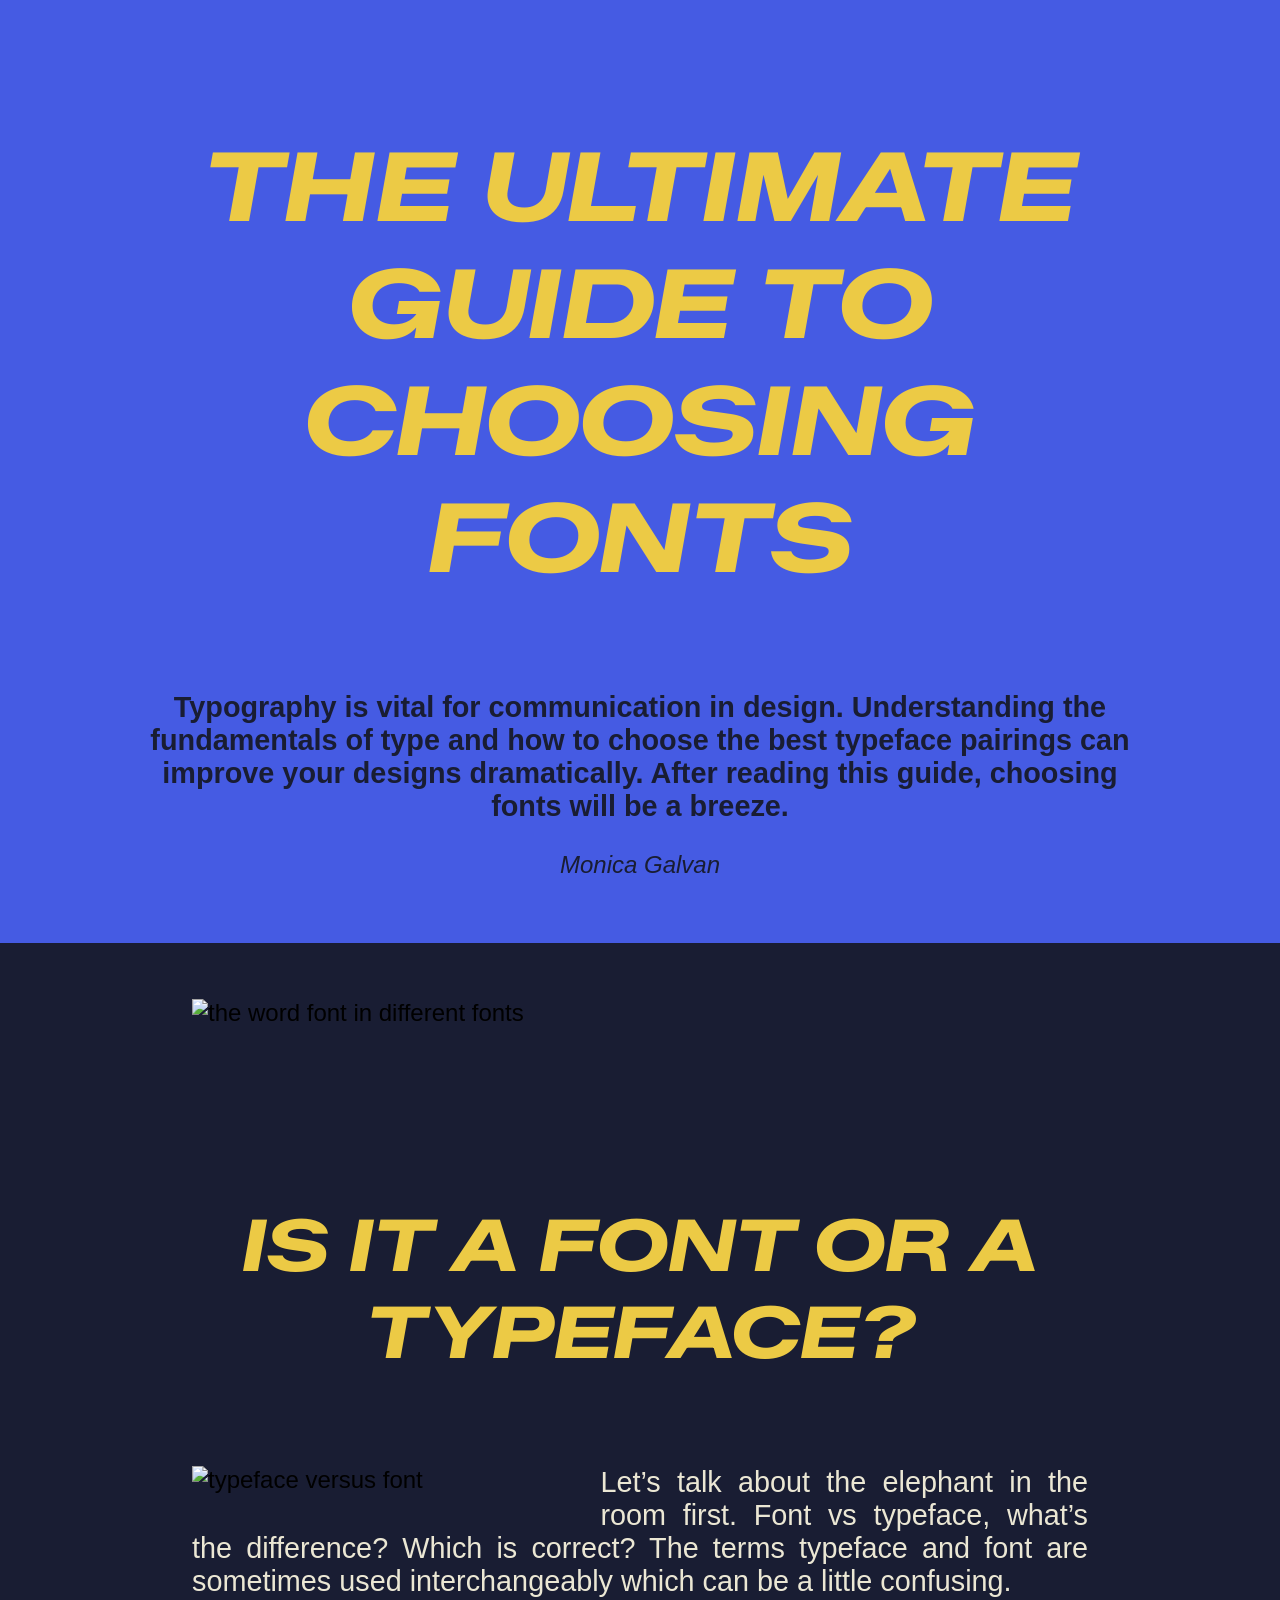
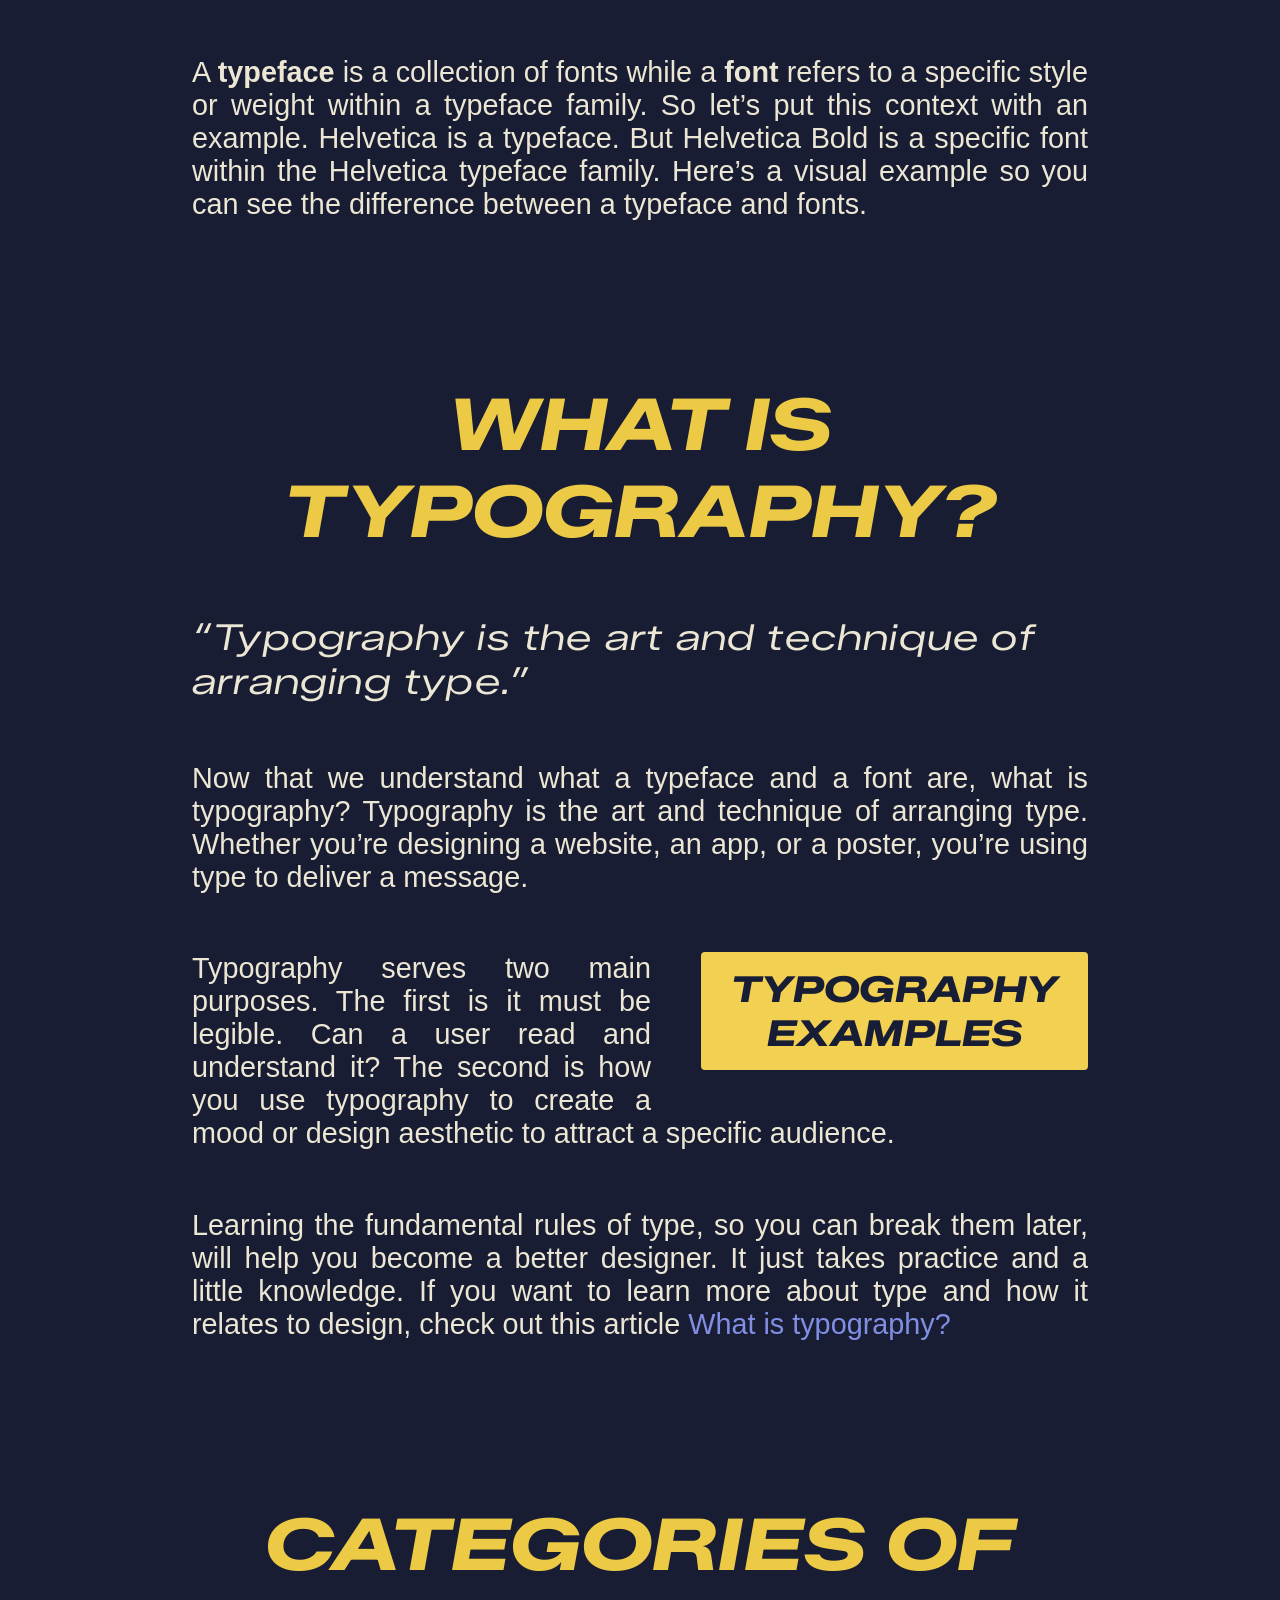
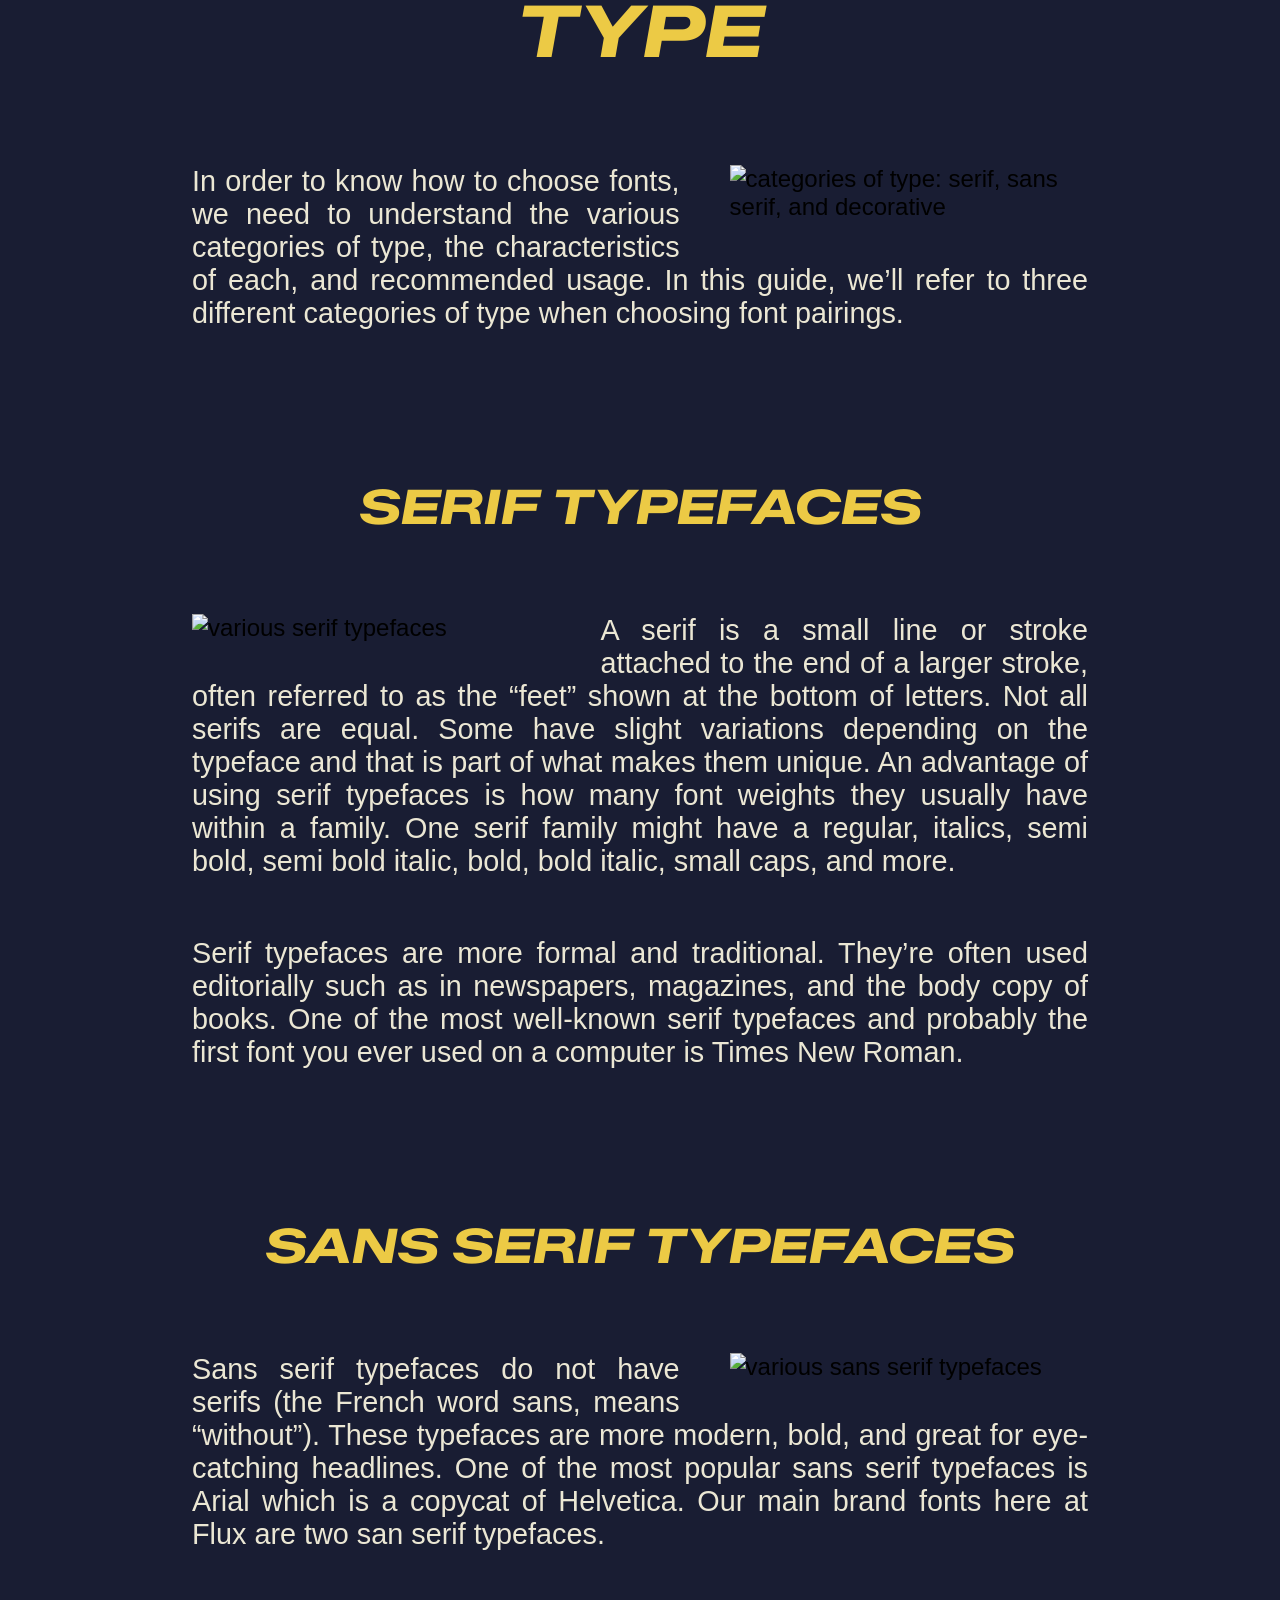
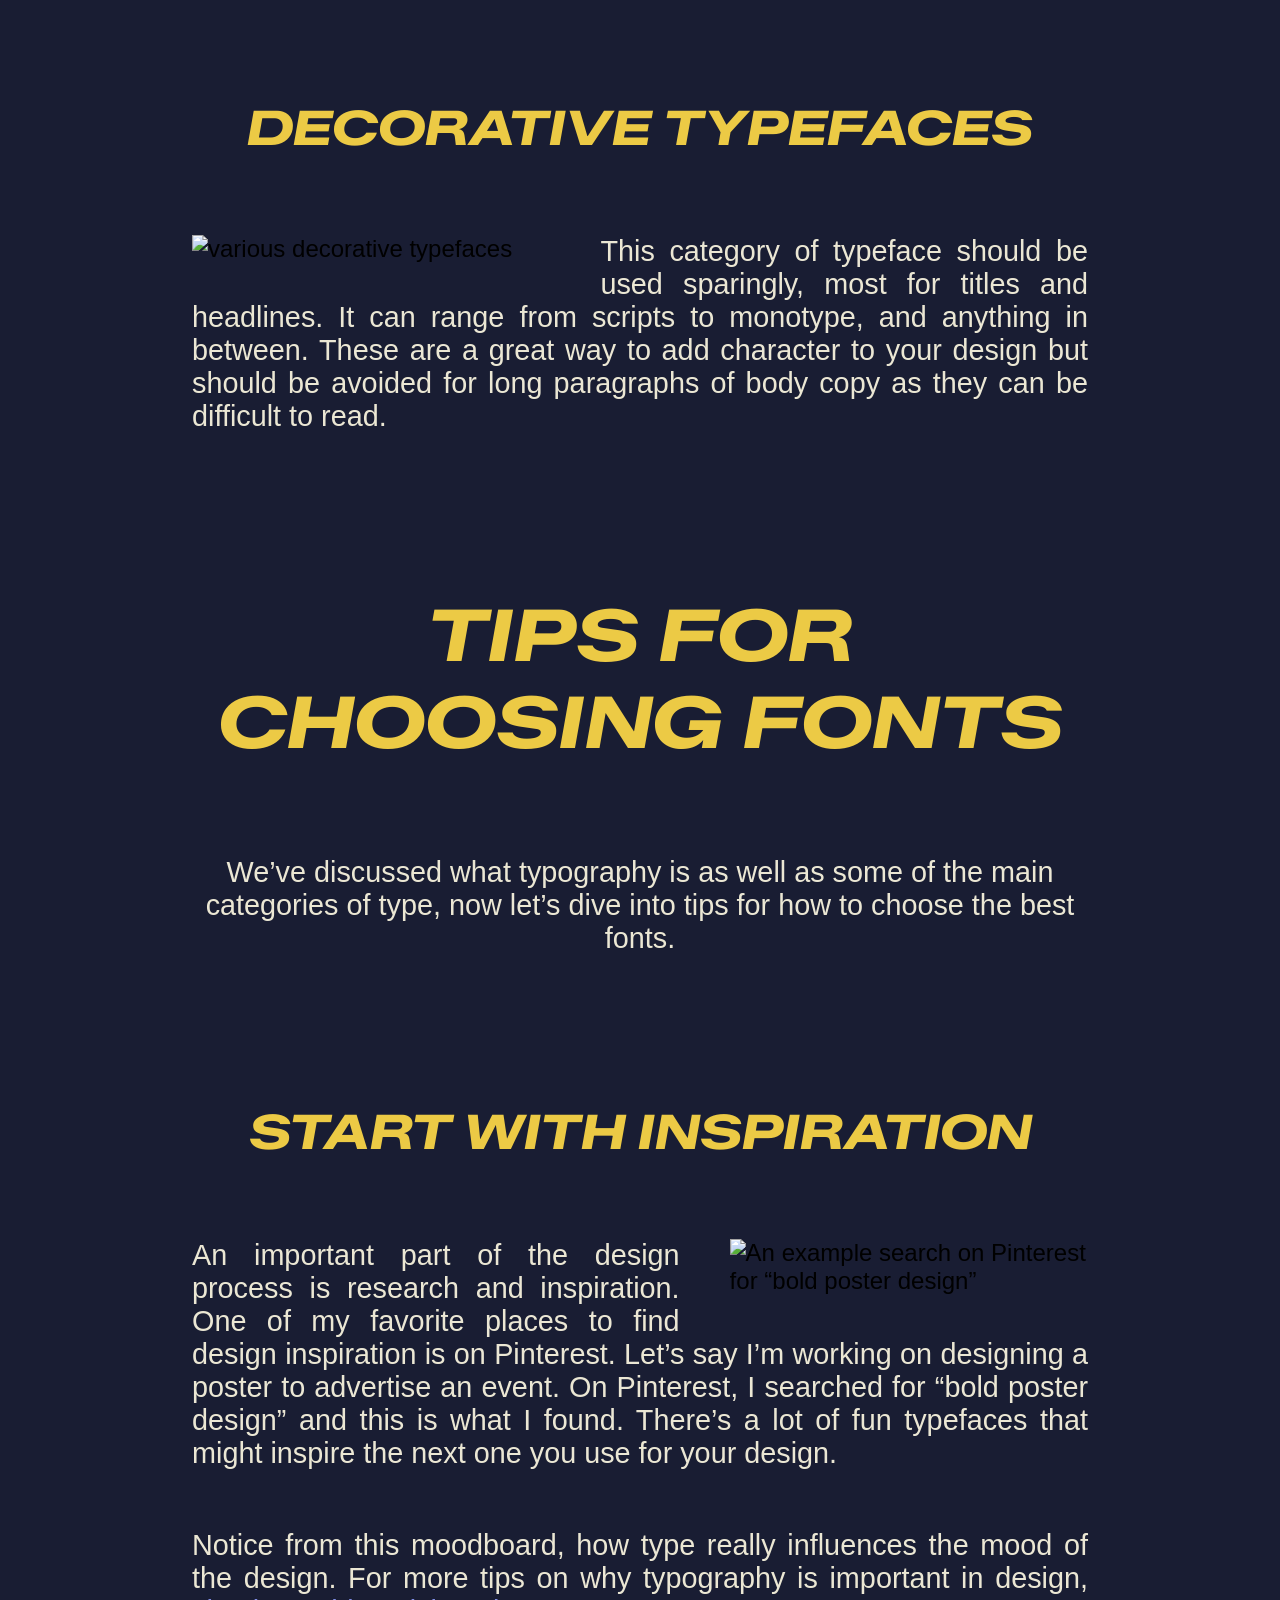
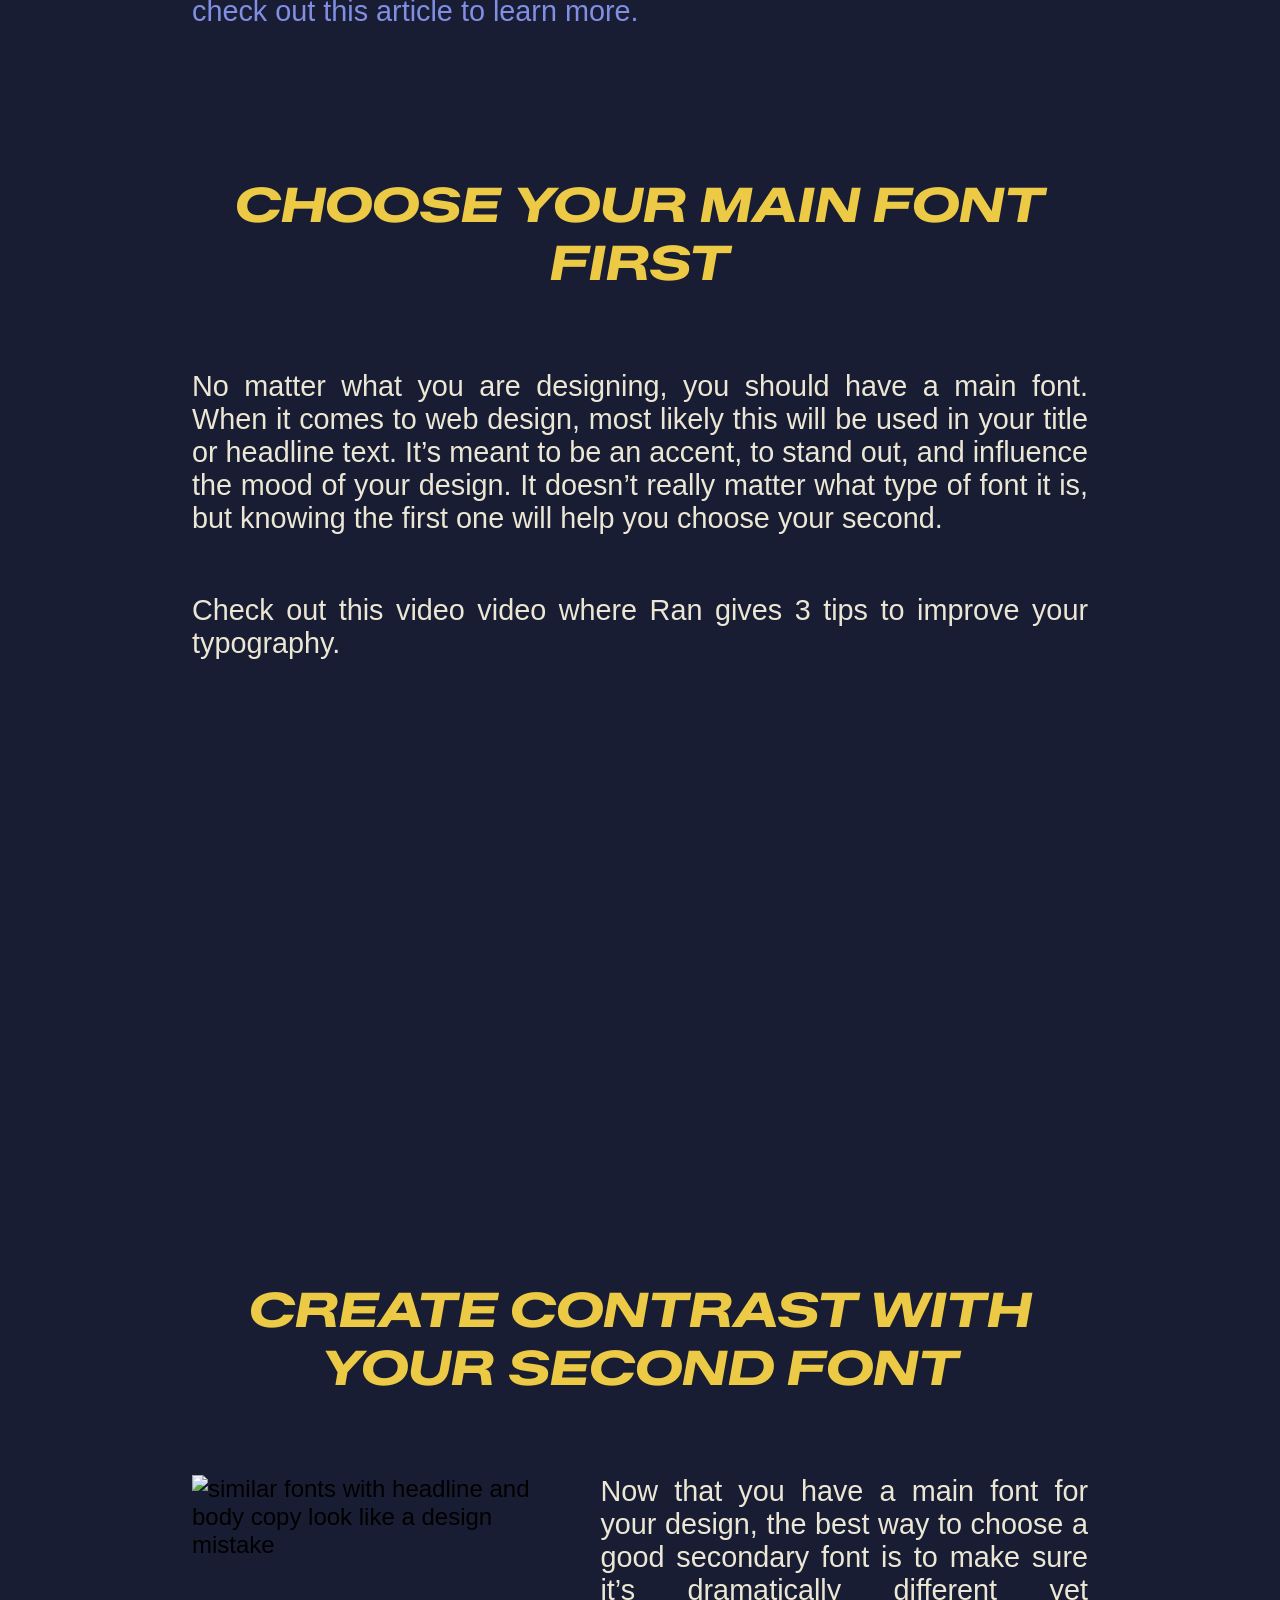
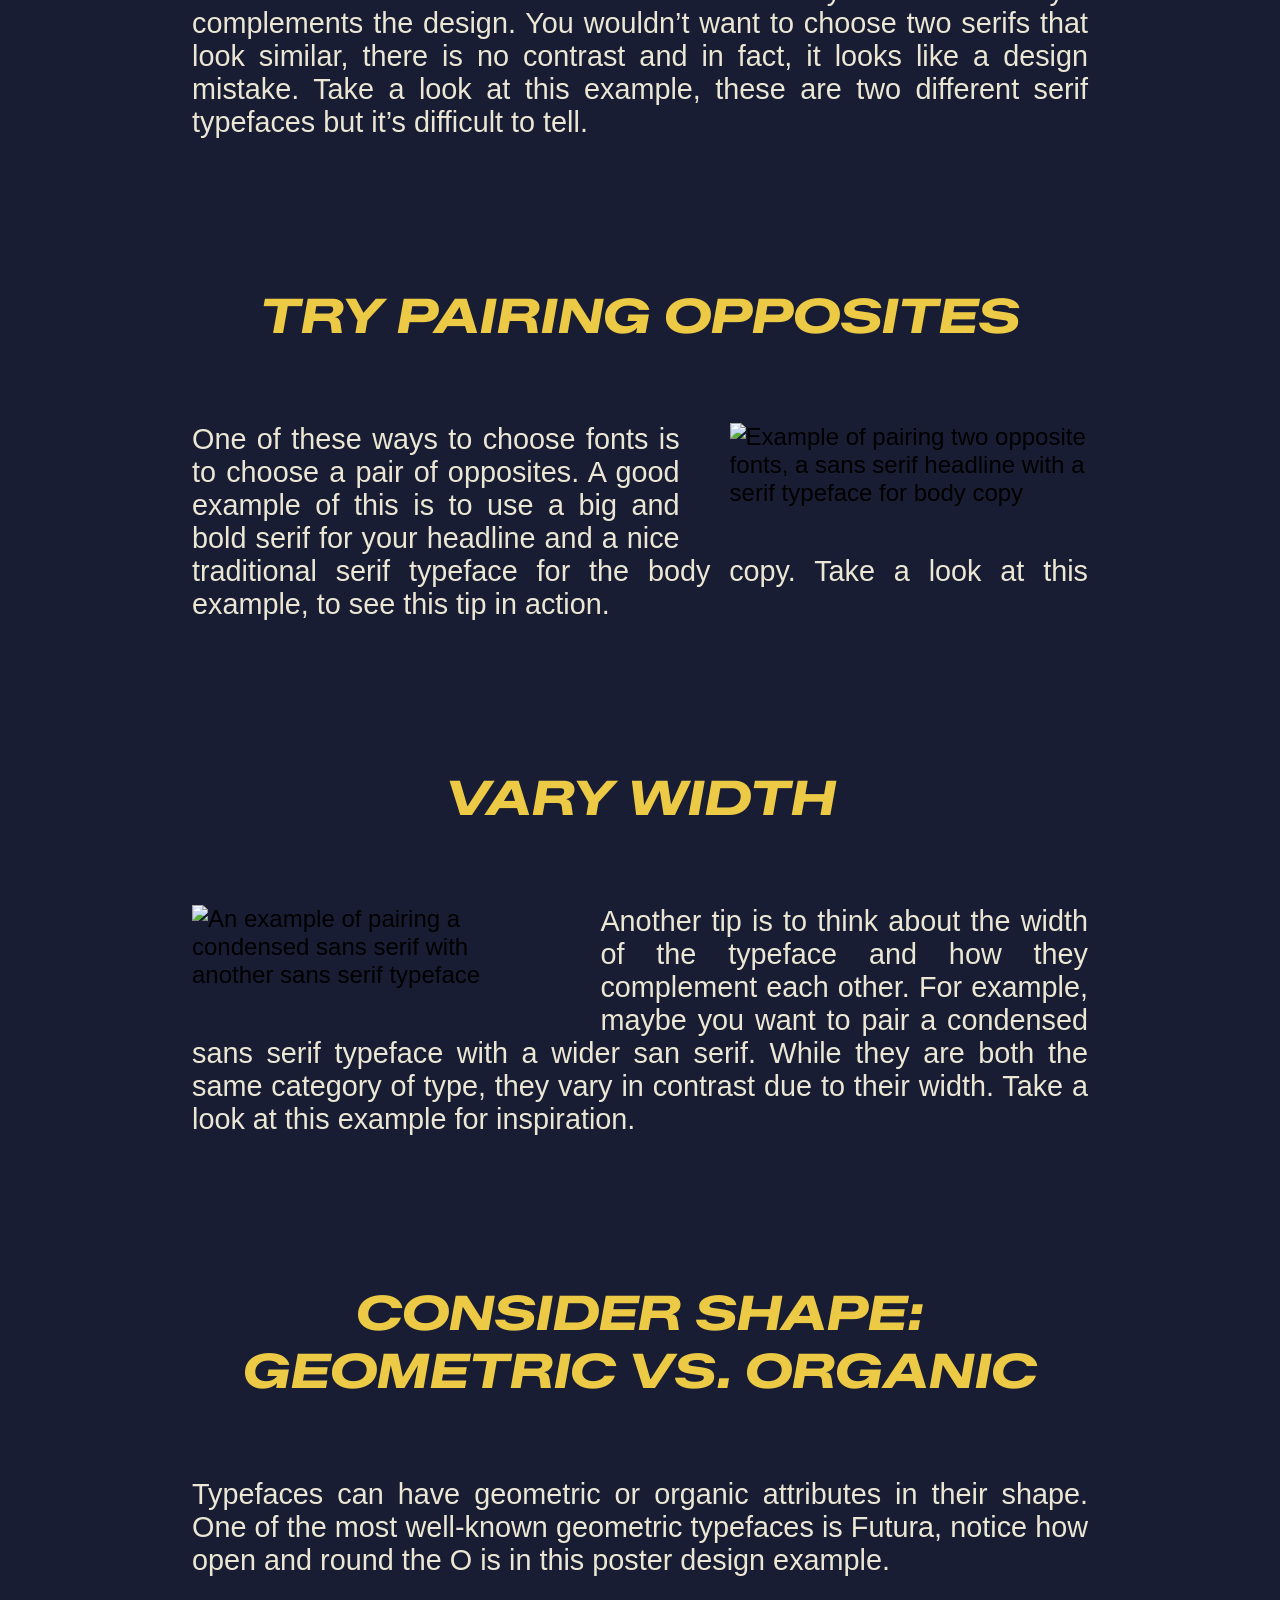
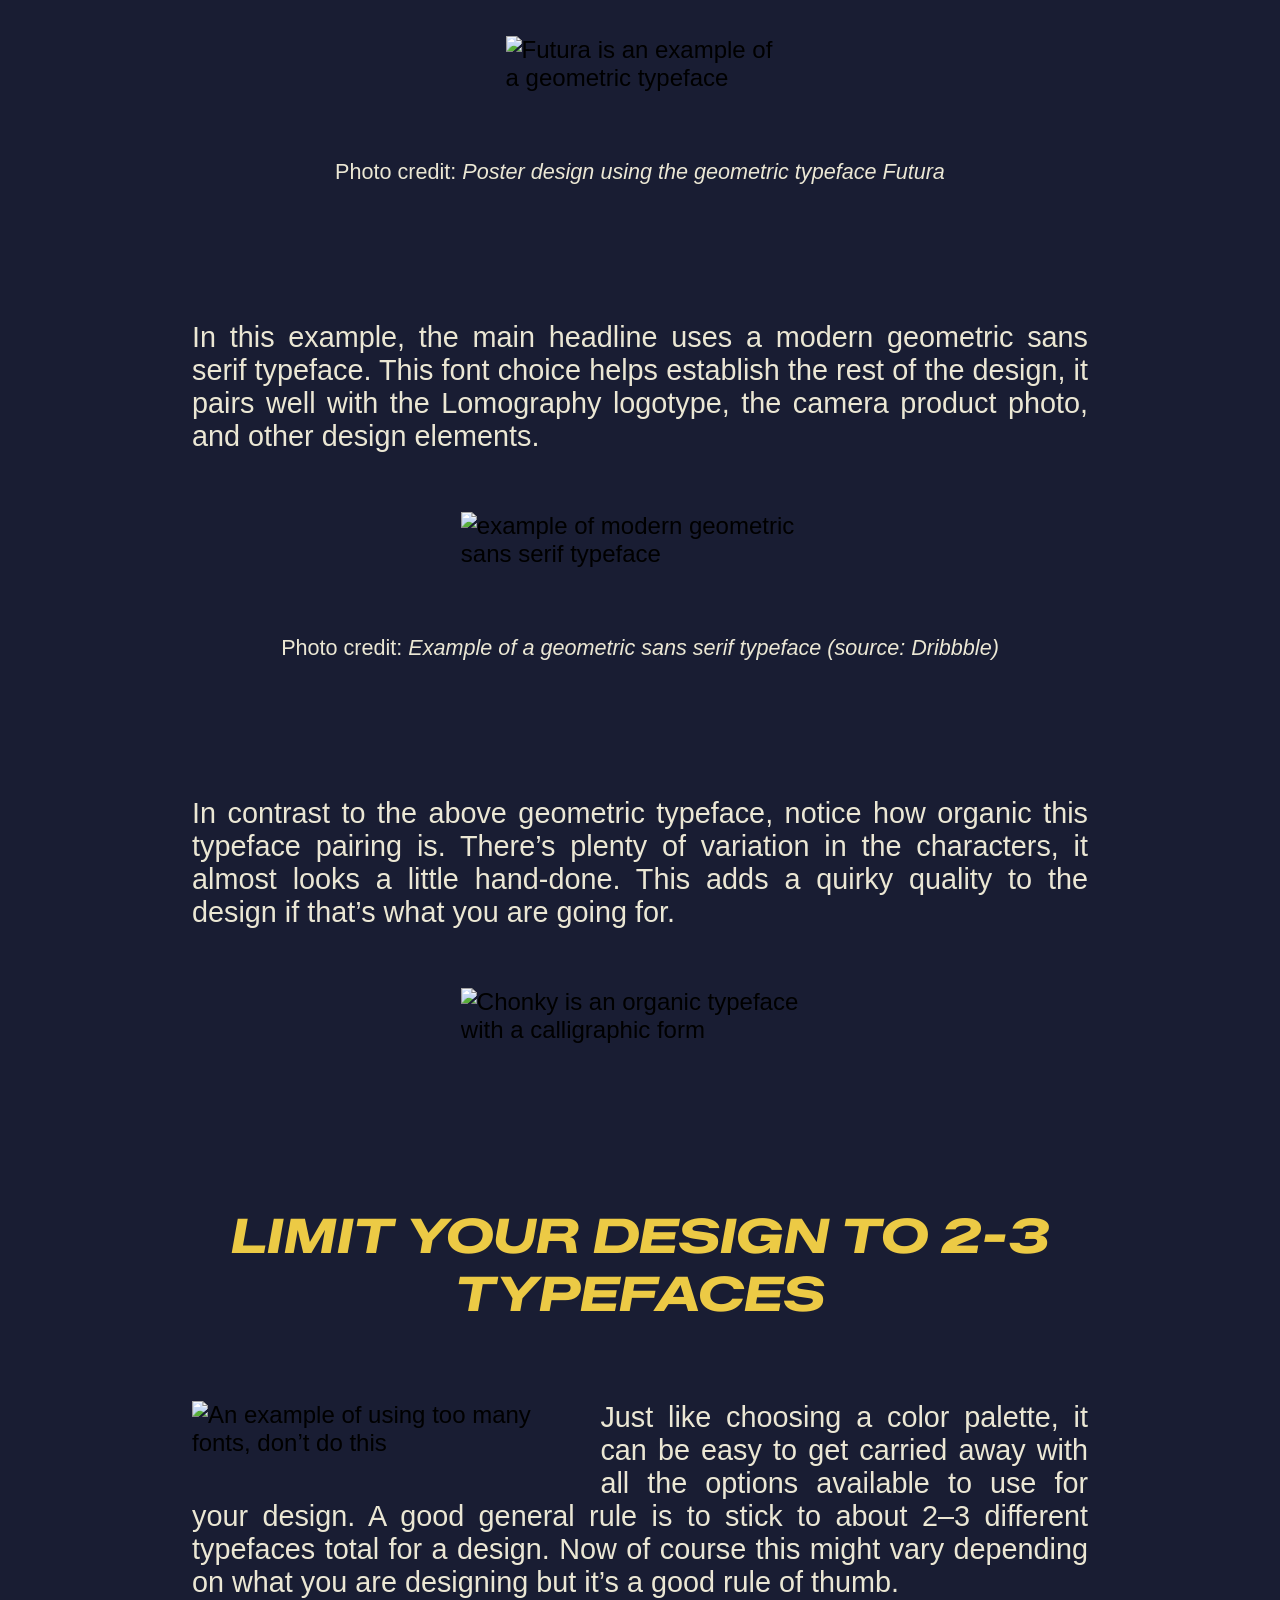
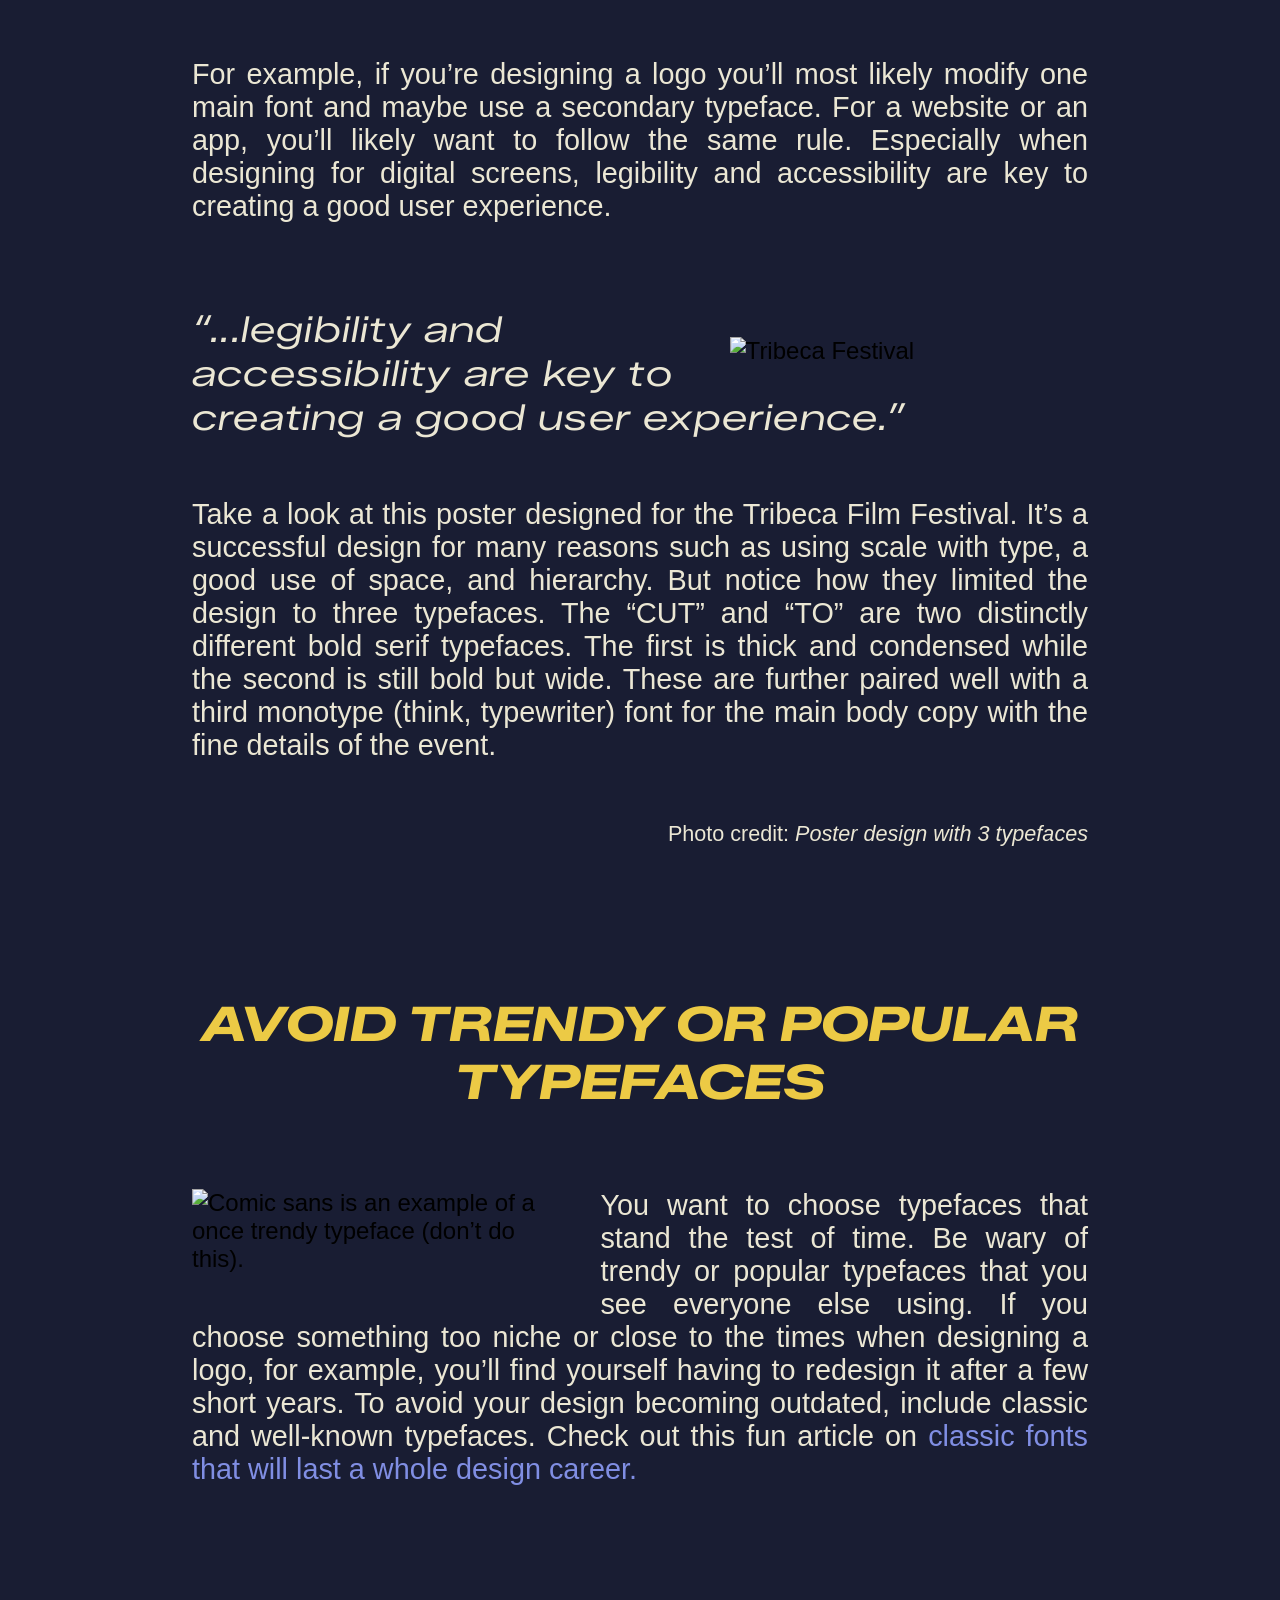
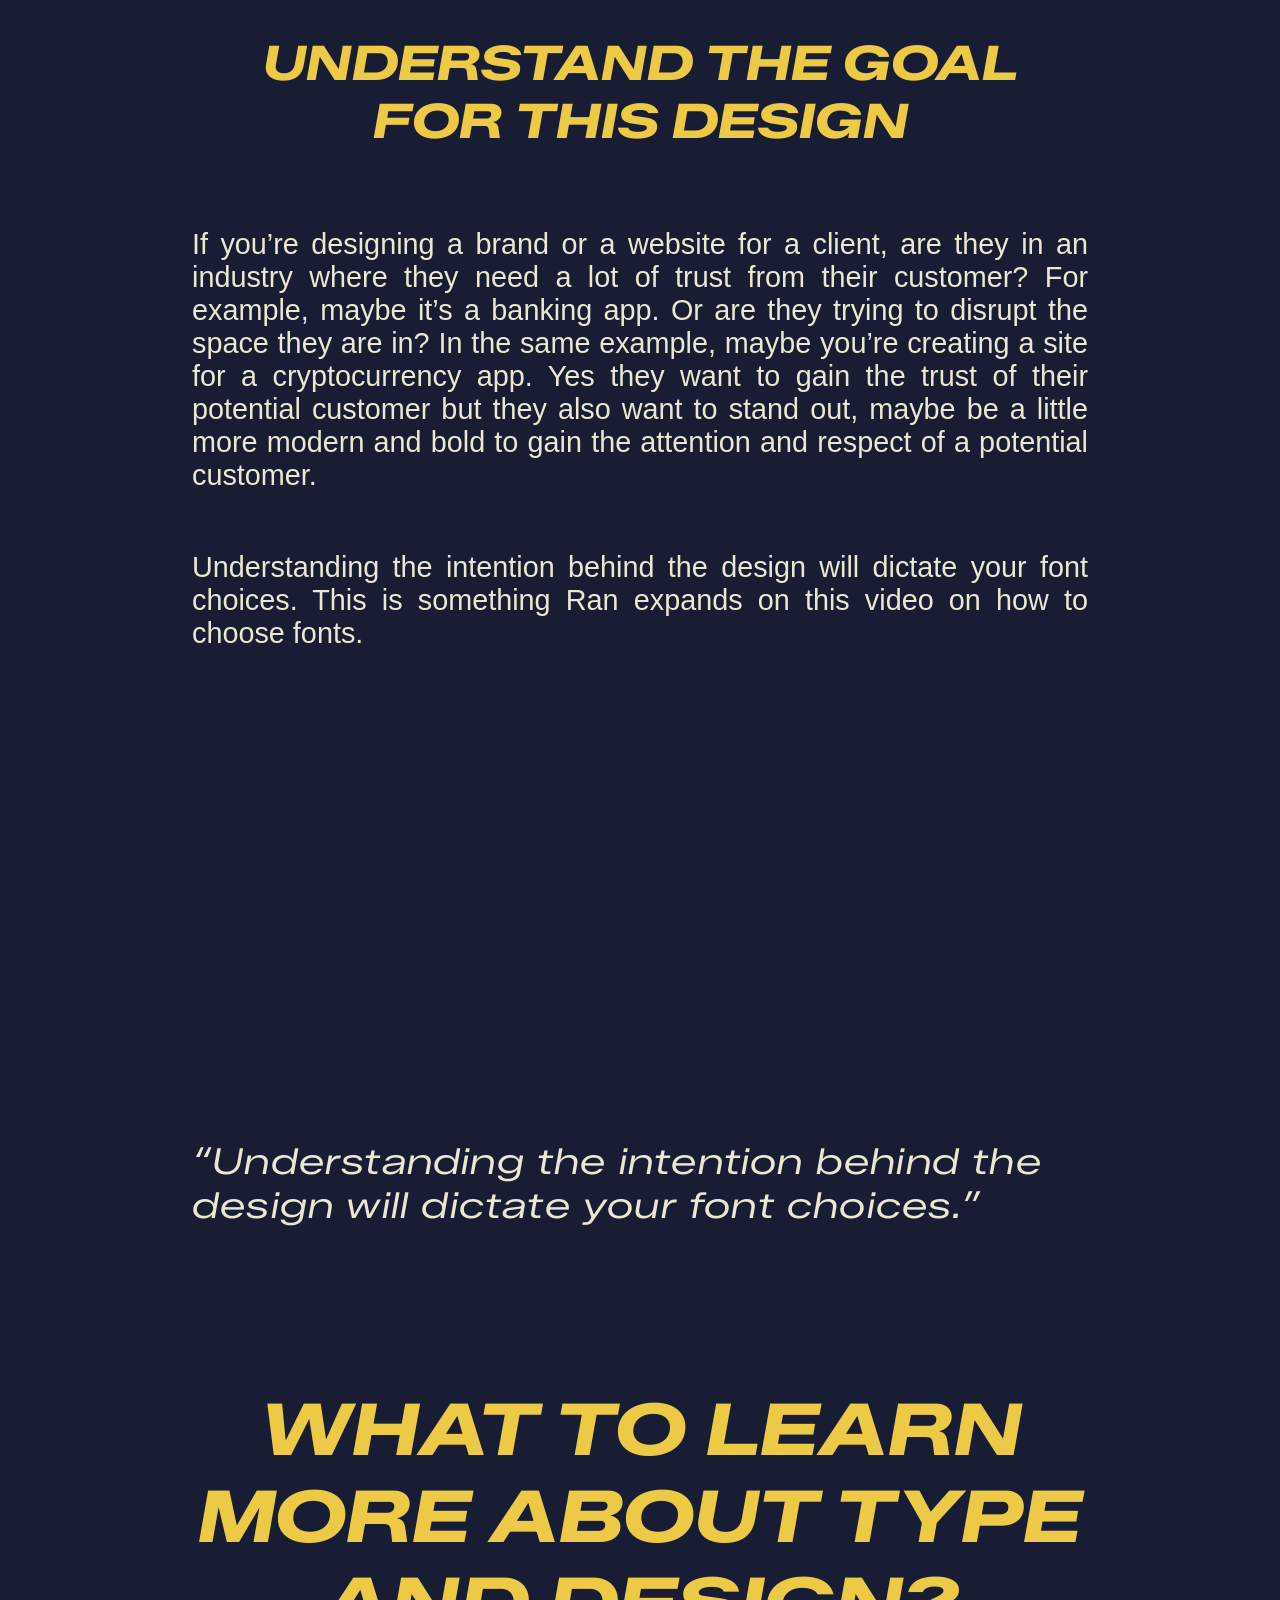
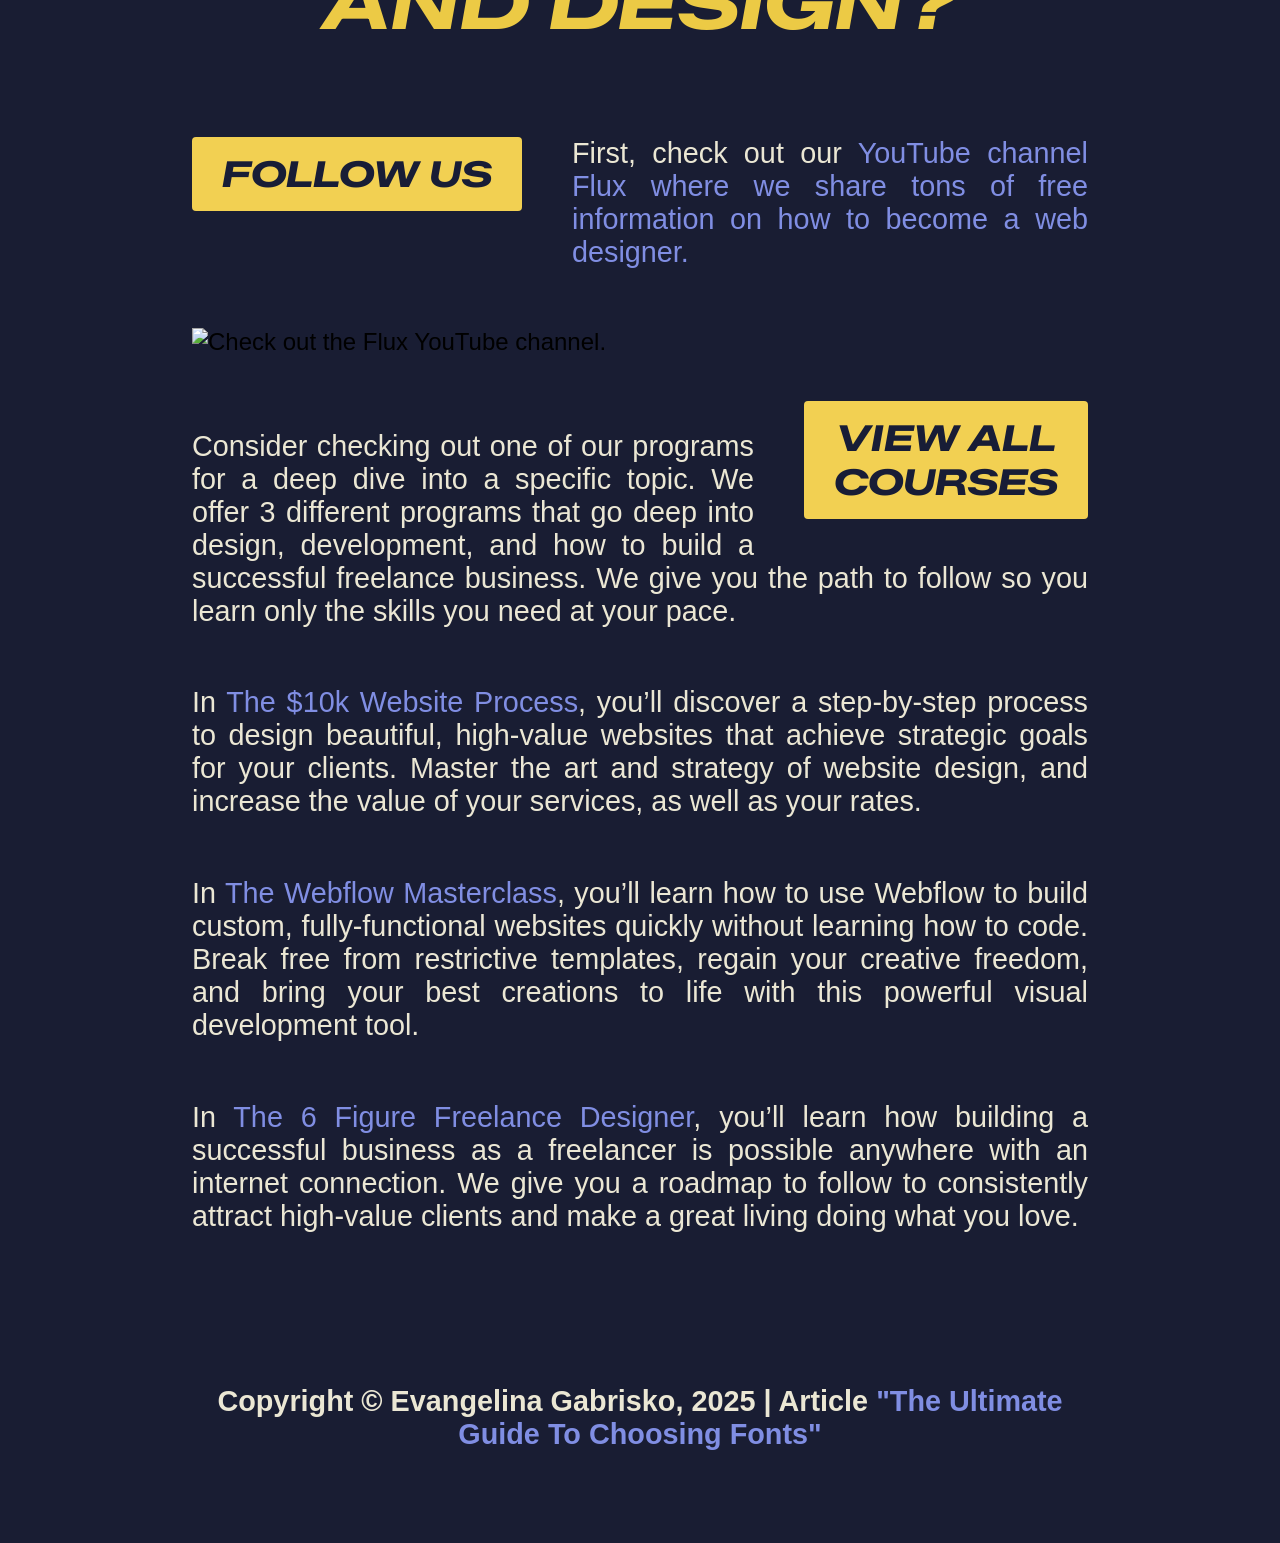
==== typography.html @ cd38e03d "Add files via upload" ====
<!doctype html>
<html>
<head>
<meta charset="UTF-8">
<title>Typography</title>
<link href="style.css" rel="stylesheet" type="text/css">
<link rel="preconnect" href="https://fonts.googleapis.com">
<link rel="preconnect" href="https://fonts.gstatic.com" crossorigin>
<link href="https://fonts.googleapis.com/css2?family=Montserrat:ital,wght@0,100..900;1,100..900&family=Zalando+Sans+Expanded:ital,wght@0,200..900;1,200..900&display=swap" rel="stylesheet">
	
</head>

<body>
	<header>
<h1>THE ULTIMATE GUIDE TO CHOOSING FONTS</h1>
		<p class="strongp"><strong>Typography is vital for communication in design. Understanding the fundamentals of type and how to choose the best typeface pairings can improve your designs dramatically. After reading this guide, choosing fonts will be a breeze.</strong></p>
	<address class="strongp">Monica Galvan</address>
	
	</header>
	
	<section>
		<img src="images/font3.png" class="centerimage" alt="the word font in different fonts" width= "100%">
		

	<h2>IS IT A FONT OR A TYPEFACE?</h2>
		<img src="images/typeface_vs_font2.png" class="leftimage" alt= "typeface versus font" width= "40%">
		<p> Let’s talk about the elephant in the room first. Font vs typeface, what’s the difference? Which is correct? The terms typeface and font are sometimes used interchangeably which can be a little confusing.</p>
		<p> A <strong>typeface</strong> is a collection of fonts while a <strong>font</strong> refers to a specific style or weight within a typeface family. So let’s put this context with an example. Helvetica is a typeface. But Helvetica Bold is a specific font within the Helvetica typeface family. Here’s a visual example so you can see the difference between a typeface and fonts.</p>
		
	  <h2 style="clear: both">WHAT IS TYPOGRAPHY?</h2>
		<q>Typography is the art and technique of arranging type.</q>
		<p>Now that we understand what a typeface and a font are, what is typography? Typography is the art and technique of arranging type. Whether you’re designing a website, an app, or a poster, you’re using type to deliver a message.</p> 
		<div class="rightimage"><a href="https://www.flux-academy.com/our-courses" target="_blank" class="button">TYPOGRAPHY<br>EXAMPLES</a></div>
		<p>Typography serves two main purposes. The first is it must be legible. Can a user read and understand it? The second is how you use typography to create a mood or design aesthetic to attract a specific audience.</p>
		<p>Learning the fundamental rules of type, so you can break them later, will help you become a better designer. It just takes practice and a little knowledge. If you want to learn more about type and how it relates to design, check out this article <a href="https://www.flux-academy.com/blog/what-is-typography" target="_blank">What is typography?</a></p>
	
	<h2>CATEGORIES OF TYPE</h2>
	<img src="images/categories_of_type2.png" class="rightimage" alt= "categories of type: serif, sans serif, and decorative" width= "40%">
		<p>In order to know how to choose fonts, we need to understand the various categories of type, the characteristics of each, and recommended usage. In this guide, we’ll refer to three different categories of type when choosing font pairings.</p>
		
	<h3 style="clear: both">SERIF TYPEFACES</h3>
	<img src="images/serifs2.png" class="leftimage" alt= "various serif typefaces" width= "40%">
			<p>A serif is a small line or stroke attached to the end of a larger stroke, often referred to as the “feet” shown at the bottom of letters. Not all serifs are equal. Some have slight variations depending on the typeface and that is part of what makes them unique. An advantage of using serif typefaces is how many font weights they usually have within a family. One serif family might have a regular, italics, semi bold, semi bold italic, bold, bold italic, small caps, and more.</p>
			<p>Serif typefaces are more formal and traditional. They’re often used editorially such as in newspapers, magazines, and the body copy of books. One of the most well-known serif typefaces and probably the first font you ever used on a computer is Times New Roman.</p>
	
	<h3 style="clear:both">SANS SERIF TYPEFACES</h3>
	<img src="images/sans_serifs2.png" class="rightimage" alt= "various sans serif typefaces" width= "40%">
			<p class="justify">Sans serif typefaces do not have serifs (the French word sans, means “without”). These typefaces are more modern, bold, and great for eye-catching headlines. One of the most popular sans serif typefaces is Arial which is a copycat of Helvetica. Our main brand fonts here at Flux are two san serif typefaces.</p>
	<h3 style="clear:both">DECORATIVE TYPEFACES</h3>
	<img src="images/decoratives2.png" class="leftimage" alt= "various decorative typefaces" width= "40%">
			<p>This category of typeface should be used sparingly, most for titles and headlines. It can range from scripts to monotype, and anything in between. These are a great way to add character to your design but should be avoided for long paragraphs of body copy as they can be difficult to read.</p>
	<h2 style="clear: both">TIPS FOR CHOOSING FONTS</h2>
			<p class="centertext">We’ve discussed what typography is as well as some of the main categories of type, now let’s dive into tips for how to choose the best fonts.</p>
		
	<h3>START WITH INSPIRATION</h3>
	<img src="images/pinterest_ss.png" class="rightimage" alt= "An example search on Pinterest for “bold poster design”" width= "40%">
		<p class="justify">An important part of the design process is research and inspiration. One of my favorite places to find design inspiration is on Pinterest. Let’s say I’m working on designing a poster to advertise an event. On Pinterest, I searched for “bold poster design” and this is what I found. There’s a lot of fun typefaces that might inspire the next one you use for your design.</p>
		<p class="justify">Notice from this moodboard, how type really influences the mood of the design. For more tips on why typography is important in design, <a href= "https://www.flux-academy.com/blog/why-is-typography-important-in-graphic-design" target="_blank">check out this article to learn more.</a></p>
	
	<h3>CHOOSE YOUR MAIN FONT FIRST</h3>
			<p>No matter what you are designing, you should have a main font. When it comes to web design, most likely this will be used in your title or headline text. It’s meant to be an accent, to stand out, and influence the mood of your design. It doesn’t really matter what type of font it is, but knowing the first one will help you choose your second.</p>
			<p>Check out this video video where Ran gives 3 tips to improve your typography.</p>
		<iframe width="700" height="400" class="centerimage" src="https://www.youtube.com/embed/T5bnFdXSBRA?si=k4Ox8FavX8sx6aT1" title="YouTube video player" frameborder="0" allow="accelerometer; autoplay; clipboard-write; encrypted-media; gyroscope; picture-in-picture; web-share" referrerpolicy="strict-origin-when-cross-origin" allowfullscreen></iframe>
		
	<h3>CREATE CONTRAST WITH YOUR SECOND FONT</h3>
	
	<img src="images/bad_headline_body2.png" class="leftimage" alt= "similar fonts with headline and body copy look like a design mistake" width= "40%">
		<p class="justify">Now that you have a main font for your design, the best way to choose a good secondary font is to make sure it’s dramatically different yet complements the design. You wouldn’t want to choose two serifs that look similar, there is no contrast and in fact, it looks like a design mistake. Take a look at this example, these are two different serif typefaces but it’s difficult to tell.</p>
	
	<h3 style="clear: both">TRY PAIRING OPPOSITES</h3>
	<img src="images/good_headline_body2.png" class="rightimage" alt= "Example of pairing two opposite fonts, a sans serif headline with a serif typeface for body copy" width= "40%">
		<p class="justify">One of these ways to choose fonts is to choose a pair of opposites. A good example of this is to use a big and bold serif for your headline and a nice traditional serif typeface for the body copy. Take a look at this example, to see this tip in action.</p>
	<h3 style="clear: both">VARY WIDTH</h3>
	<img src="images/vary_width2.png" class="leftimage" alt= "An example of pairing a condensed sans serif with another sans serif typeface" width= "40%">
	
			<p>Another tip is to think about the width of the typeface and how they complement each other. For example, maybe you want to pair a condensed sans serif typeface with a wider san serif. While they are both the same category of type, they vary in contrast due to their width. Take a look at this example for inspiration.</p>
	
	<h3 style="clear: both">CONSIDER SHAPE: GEOMETRIC VS. ORGANIC</h3>
	<p>Typefaces can have geometric or organic attributes in their shape. One of the most well-known geometric typefaces is Futura, notice how open and round the O is in this poster design example.</p>
		<img src="images/futura_poster.jpeg" class="centerimage" alt= "Futura is an example of a geometric typeface" width= "30%">
		<div class="quote"><p style="clear:both" class="centertext">Photo credit: <cite>Poster design using the geometric typeface Futura</cite></p></div><br><br>
	<p>In this example, the main headline uses a modern geometric sans serif typeface. This font choice helps establish the rest of the design, it pairs well with the Lomography logotype, the camera product photo, and other design elements.</p>
	<img style="clear:both" src="images/lomo_instant.png"  class="centerimage" alt= "example of modern geometric sans serif typeface" width= "40%">
			<div class="quote"><p style="clear:both" class="centertext">Photo credit: <cite>Example of a geometric sans serif typeface (source: Dribbble)</cite></p></div><br><br>
		<p>In contrast to the above geometric typeface, notice how organic this typeface pairing is. There’s plenty of variation in the characters, it almost looks a little hand-done. This adds a quirky quality to the design if that’s what you are going for.</p>
	<img src="images/organic2.png" class="centerimage" alt= "Chonky is an organic typeface with a calligraphic form" width= "40%">
		
		
	<h3 style="clear:both">LIMIT YOUR DESIGN TO 2-3 TYPEFACES</h3>
			
	<img src="images/too_many2.png" class="leftimage" alt= "An example of using too many fonts, don’t do this" width= "40%">
		<p>Just like choosing a color palette, it can be easy to get carried away with all the options available to use for your design. A good general rule is to stick to about 2–3 different typefaces total for a design. Now of course this might vary depending on what you are designing but it’s a good rule of thumb.</p>
			<p>For example, if you’re designing a logo you’ll most likely modify one main font and maybe use a secondary typeface. For a website or an app, you’ll likely want to follow the same rule. Especially when designing for digital screens, legibility and accessibility are key to creating a good user experience.</p><br><br>
	<img style="clear: both" src="images/tribeca.jpeg" class="rightimage" alt= "Tribeca Festival" width= "40%">
			<q>...legibility and accessibility are key to creating a good user experience.</q>
		<p> Take a look at this poster designed for the Tribeca Film Festival. It’s a successful design for many reasons such as using scale with type, a good use of space, and hierarchy. But notice how they limited the design to three typefaces. The “CUT” and “TO” are two distinctly different bold serif typefaces. The first is thick and condensed while the second is still bold but wide. These are further paired well with a third monotype (think, typewriter) font for the main body copy with the fine details of the event. </p>
		<div class="quote"><p style="clear:both" class="righttext">Photo credit: <cite>Poster design with 3 typefaces</cite></p></div>
		
	<h3 style="clear: both">AVOID TRENDY OR POPULAR TYPEFACES</h3>
	<img src="images/comic_sans2.png" class="leftimage" alt= "Comic sans is an example of a once trendy typeface (don’t do this)." width= "40%">
		<p>You want to choose typefaces that stand the test of time. Be wary of trendy or popular typefaces that you see everyone else using. If you choose something too niche or close to the times when designing a logo, for example, you’ll find yourself having to redesign it after a few short years. To avoid your design becoming outdated, include classic and well-known typefaces. Check out this fun article on <a href= "https://blog.spoongraphics.co.uk/articles/25-classic-fonts-that-will-last-a-whole-design-career25" target="_blank"> classic fonts that will last a whole design career.</a></p>
		
	<h3 style="clear:both">UNDERSTAND THE GOAL FOR THIS DESIGN</h3>
			<p>If you’re designing a brand or a website for a client, are they in an industry where they need a lot of trust from their customer? For example, maybe it’s a banking app. Or are they trying to disrupt the space they are in? In the same example, maybe you’re creating a site for a cryptocurrency app. Yes they want to gain the trust of their potential customer but they also want to stand out, maybe be a little more modern and bold to gain the attention and respect of a potential customer.</p>
			<p>Understanding the intention behind the design will dictate your font choices. This is something Ran expands on this video on how to choose fonts.</p>
		<iframe class="leftimage" width="700" height="400" src="https://www.youtube.com/embed/obZX8oIjia4?si=ZEkM9Asa4UQxqITD" title="YouTube video player" frameborder="0" allow="accelerometer; autoplay; clipboard-write; encrypted-media; gyroscope; picture-in-picture; web-share" referrerpolicy="strict-origin-when-cross-origin" allowfullscreen></iframe>
		<q>Understanding the intention behind the design will dictate your font choices.</q>
	
	<h2 style="clear:both">WHAT TO LEARN MORE ABOUT TYPE AND DESIGN?</h2>
			<div class="leftimage"><a href="https://www.w3schools.com/css/css3_buttons.asp" target="_blank" class="button">FOLLOW US</a></div>
		<p>First, check out our <a href= "https://www.youtube.com/channel/UCN7dywl5wDxTu1RM3eJ_h9Q" target="_blank"> YouTube channel Flux where we share tons of free information on how to become a web designer.</a></p>
	<img src="images/flux.png" class="centerimage" alt= "Check out the Flux YouTube channel." width= "100%"><cite></cite>
		<div class="rightimage"><a href="https://www.flux-academy.com/our-courses" target="_blank" class="button">VIEW ALL<br>COURSES</a></div>
			<p>Consider checking out one of our programs for a deep dive into a specific topic. We offer 3 different programs that go deep into design, development, and how to build a successful freelance business. We give you the path to follow so you learn only the skills you need at your pace.</p>
			<p>In <a href= "https://www.flux-academy.com/courses/web-design-masterclass" target="_blank">The $10k Website Process</a>, you’ll discover a step-by-step process to design beautiful, high-value websites that achieve strategic goals for your clients. Master the art and strategy of website design, and increase the value of your services, as well as your rates.</p>
			<p>In <a href= "https://www.flux-academy.com/courses/the-webflow-masterclass" target="_blank">The Webflow Masterclass</a>, you’ll learn how to use Webflow to build custom, fully-functional websites quickly without learning how to code. Break free from restrictive templates, regain your creative freedom, and bring your best creations to life with this powerful visual development tool.</p>
			<p>In <a href= "https://www.flux-academy.com/courses/freelancing-for-web-designers" target="_blank">The 6 Figure Freelance Designer</a>, you’ll learn how building a successful business as a freelancer is possible anywhere with an internet connection. We give you a roadmap to follow to consistently attract high-value clients and make a great living doing what you love.</p>

	
	</section>
	
<footer>
	<p class="centertext"><strong>Copyright © Evangelina Gabrisko, 2025 | Article <a href= "https://www.flux-academy.com/blog/the-ultimate-guide-to-choosing-fonts">"The Ultimate Guide To Choosing Fonts"</a></strong></p>
	
	</footer>

	
</body>
</html>
---- style.css ----
@charset "UTF-8";
body {
	 
 font-family: "Roboto", sans-serif;
  font-optical-sizing: auto;
  font-style: normal;
  font-variation-settings:
    "wdth" 100;
margin: 0;
	font-size: 1.5em;
	background-color: #191D33;
}

p {
    color: #EBE7D4;
    padding-top: 30px;
    font-size: 1.2em;
    font-weight: 400;
	text-align: justify
}

h1 {
  font-family: "Zalando Sans Expanded", sans-serif;
  font-optical-sizing: auto;
  font-weight: 800;
  font-style: oblique;
	font-size: 4em;
	color: #ECCA45; 
	text-align: center
}

.strongp{
	color: #191D33; 
	text-align: center
}

h2 {
	font-family: "Zalando Sans Expanded", sans-serif;
  font-optical-sizing: auto;
  font-weight: 800;
  font-style: oblique;
	color: #ECCA45; 
	font-size: 3em;
	padding-top: 100px;
	text-align: center
}
h3{
	font-family: "Zalando Sans Expanded", sans-serif;
  font-optical-sizing: auto;
  font-weight: 800;
  font-style: oblique;
	font-size: 2em;
	color: #ECCA45; 
	padding-top: 100px;
		text-align: center
}

a {
	color: #808EE3;
	text-decoration: none;
	font-style: normal
}
a:hover { 
	color: #ECCA45;
	font-style: normal
}

address{
	color: #EBE7D4
}

.button {
	background-color: #F2D052;
	color: #181D36;
	text-decoration: none;
	text-align: center;
	display: inline-block;
	padding: 15px 30px;
	border-radius: 4px;
	font-family: "Zalando Sans Expanded", sans-serif;
	font-style: oblique;
	font-size: 1.5em;
	 font-weight: 800;
	
}

.button:hover {
	background-color: #808EE3;
	color: #181D36;
	font-family: "Zalando Sans Expanded", sans-serif;
	font-style: oblique;
	font-size: 1.5em;
	 font-weight: 800;
}

.centerimage{
	display: flex;
	justify-content: center;
	align-items: center;
  margin-left: auto;
  margin-right: auto;
	padding-top: 30px;
	padding-bottom: 15px
}
	
.leftimage {
	float: left;
	padding-right: 50px;
	padding-bottom: 30px;
	padding-top: 30px
}

.rightimage {
	float: right;
	padding-left: 50px;
	padding-bottom: 30px;
	padding-top: 30px;
	
}


footer{
	padding-top: 5%;
	padding-bottom: 5%;
	padding-right: 15%;
	padding-left: 15%;
	color: #EBE7D4
}

header {
	padding-top: 5%;
	padding-bottom: 5%;
	padding-right: 10%;
	padding-left: 10%;
	background-color: #455be3
		
}

section{
	padding-right: 15%;
	padding-top: 2%;
	padding-left: 15%
}

q{
	color: #EBE7D4;
	font-size: 1.5em;
	letter-spacing: 1.2px;
	 font-family: "Zalando Sans Expanded", sans-serif;
	 font-style: oblique;
	 font-weight: 400;
	
	
}

.centertext{
	text-align: center
}

.righttext{
	text-align: right
}

cite {
	 color: #EBE7D4;
	text-align: center;
	
}

.quote{
	font-size: .75em
}
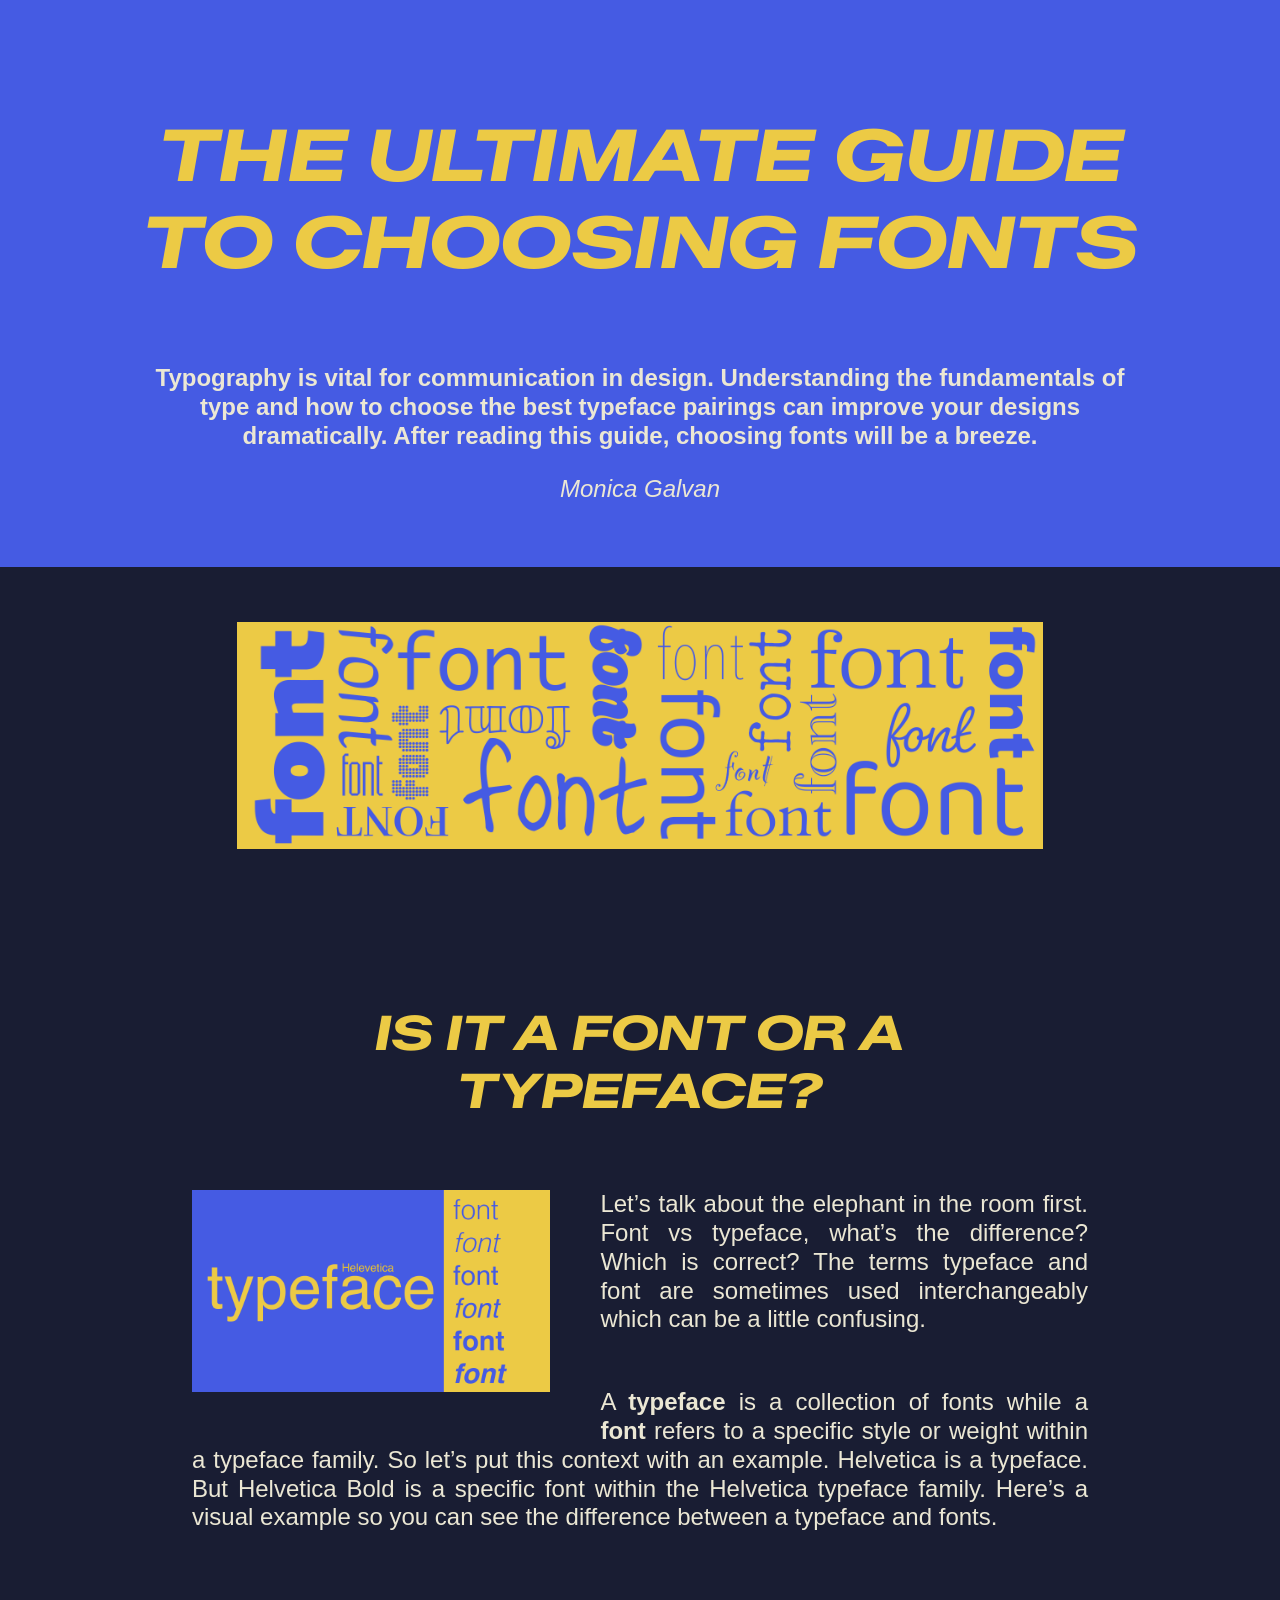
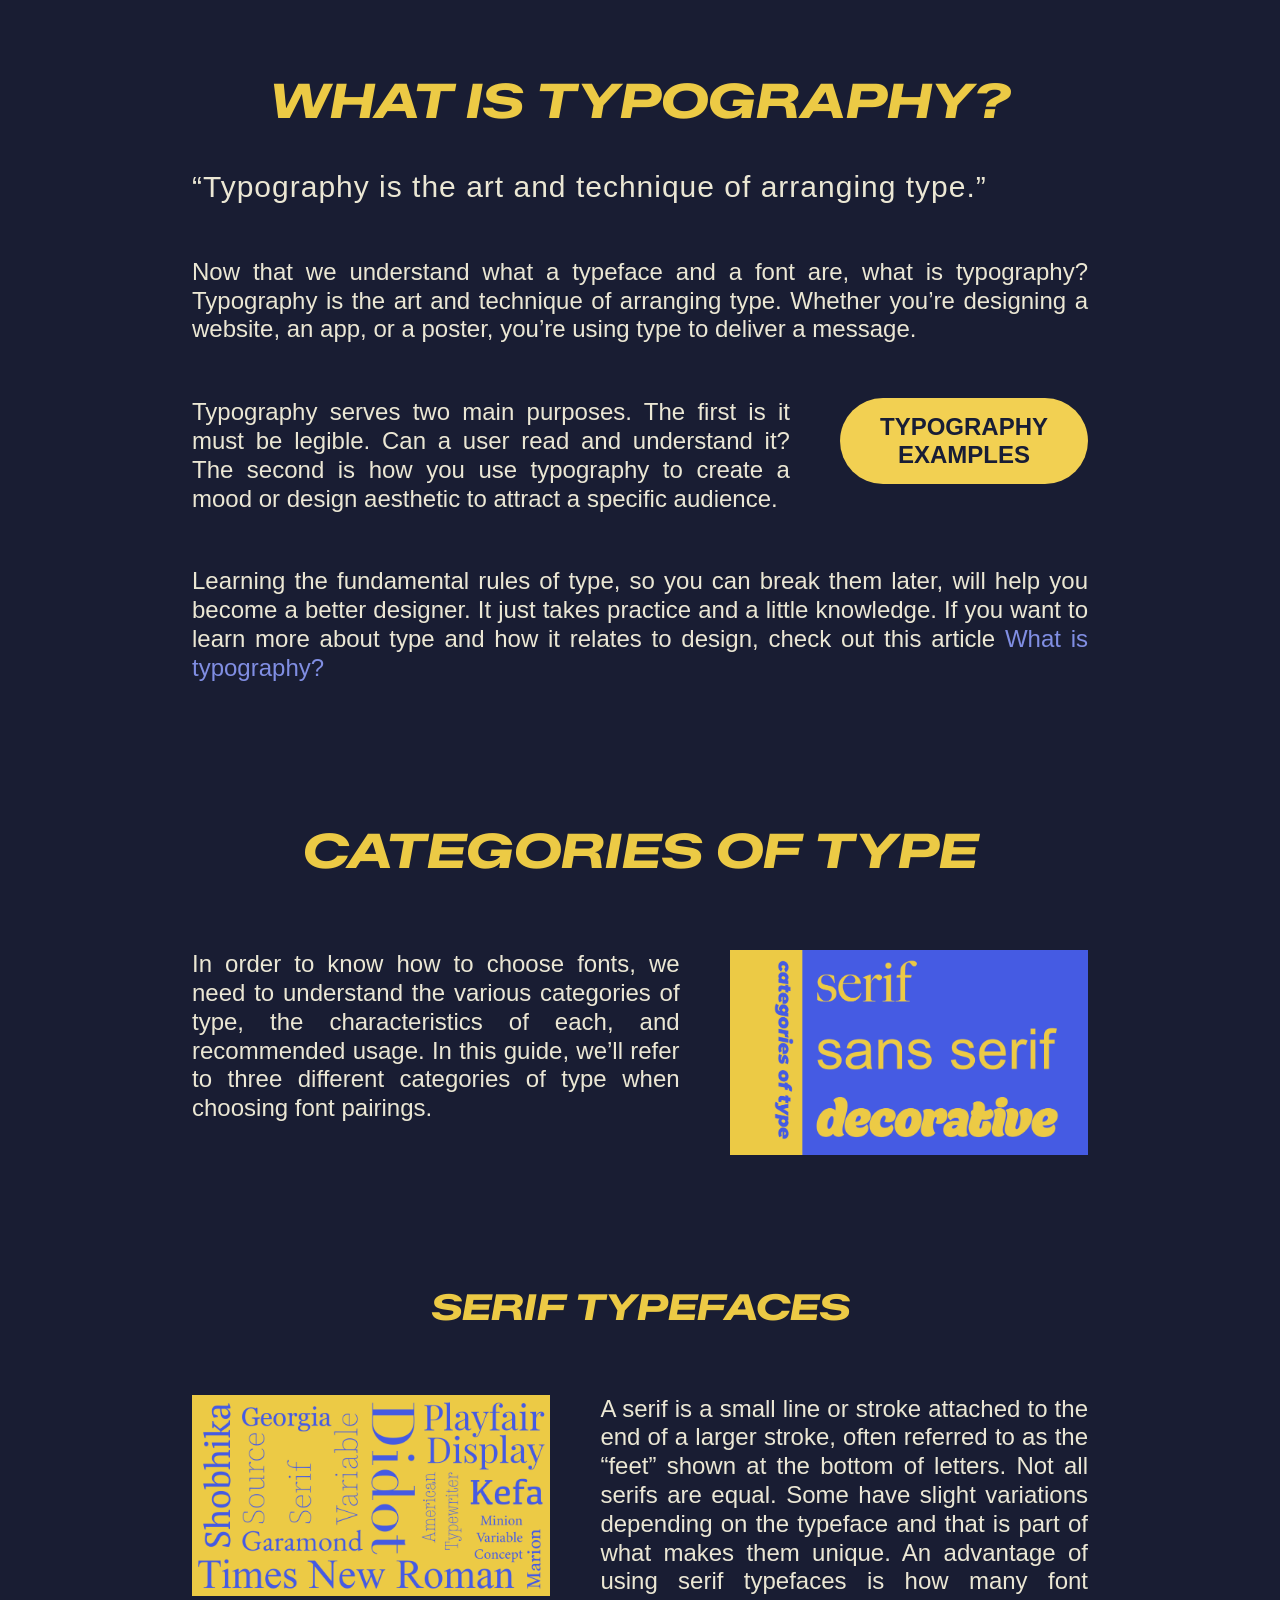
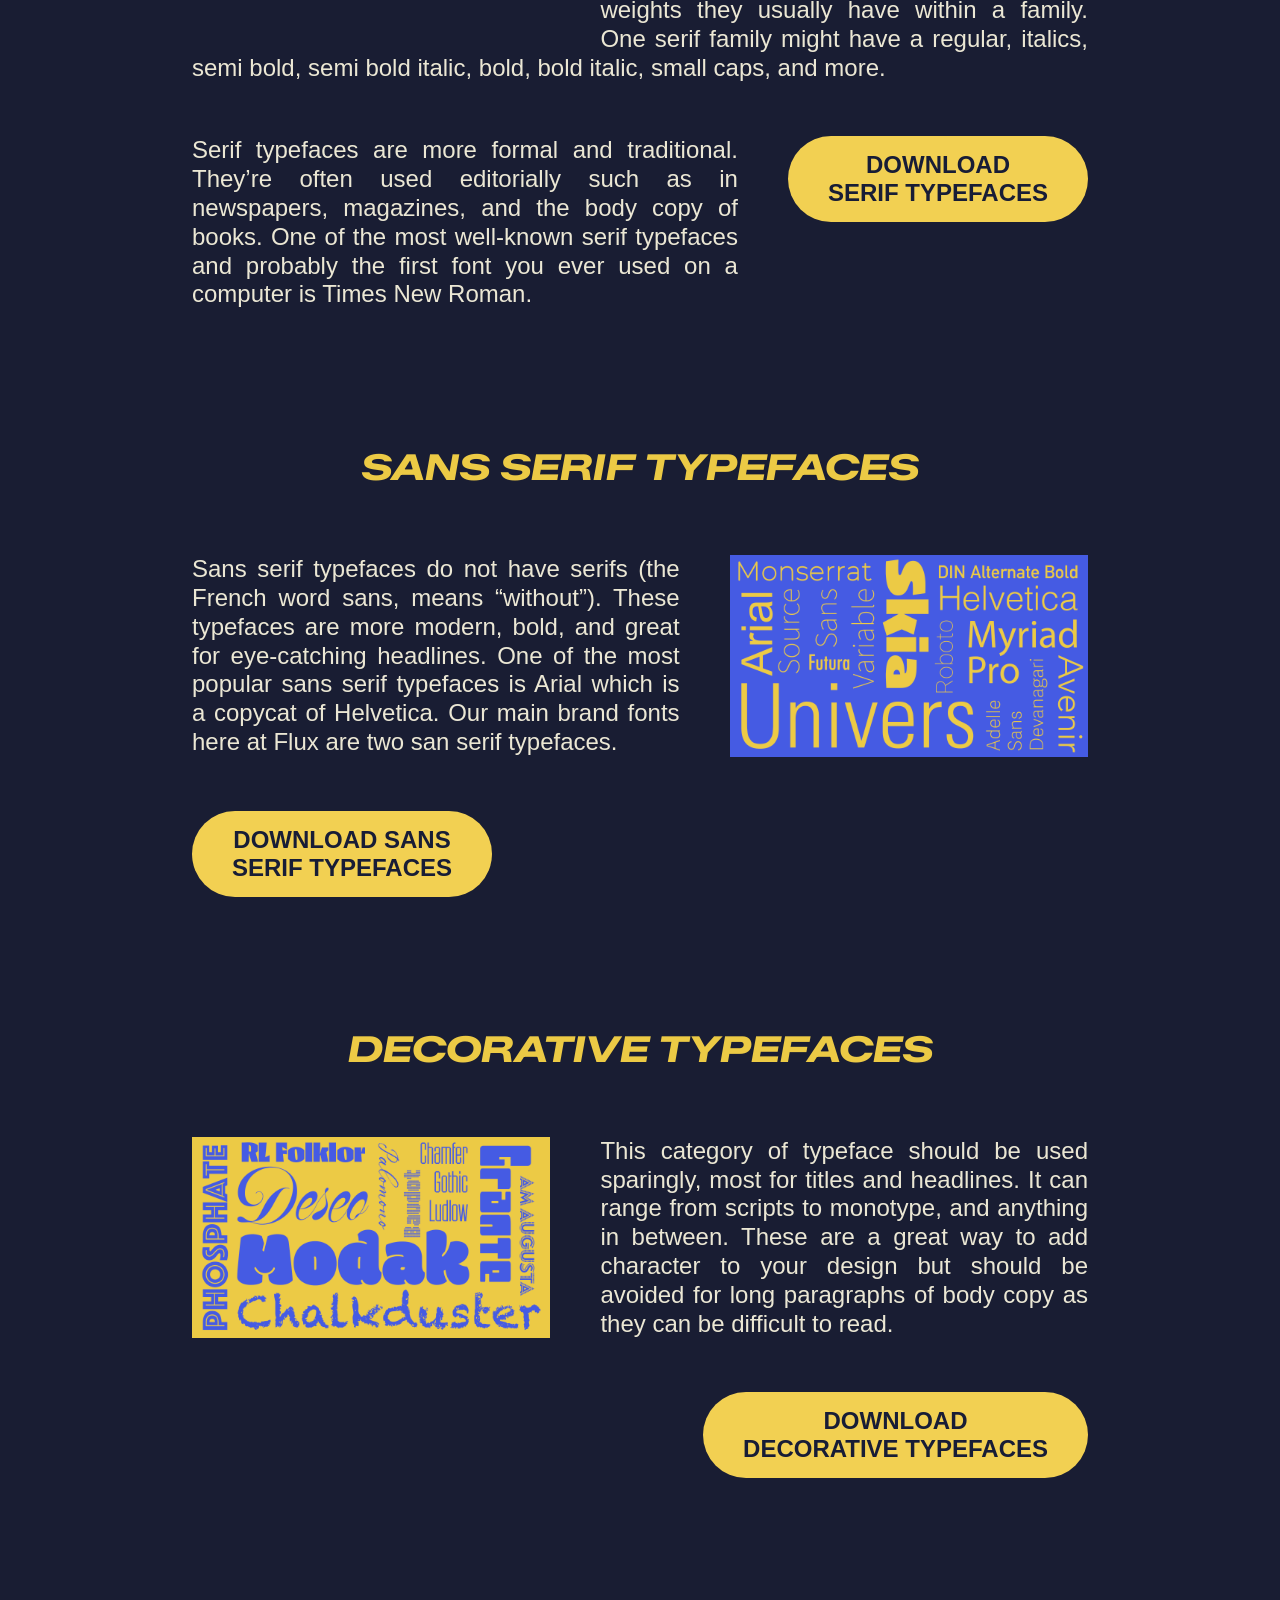
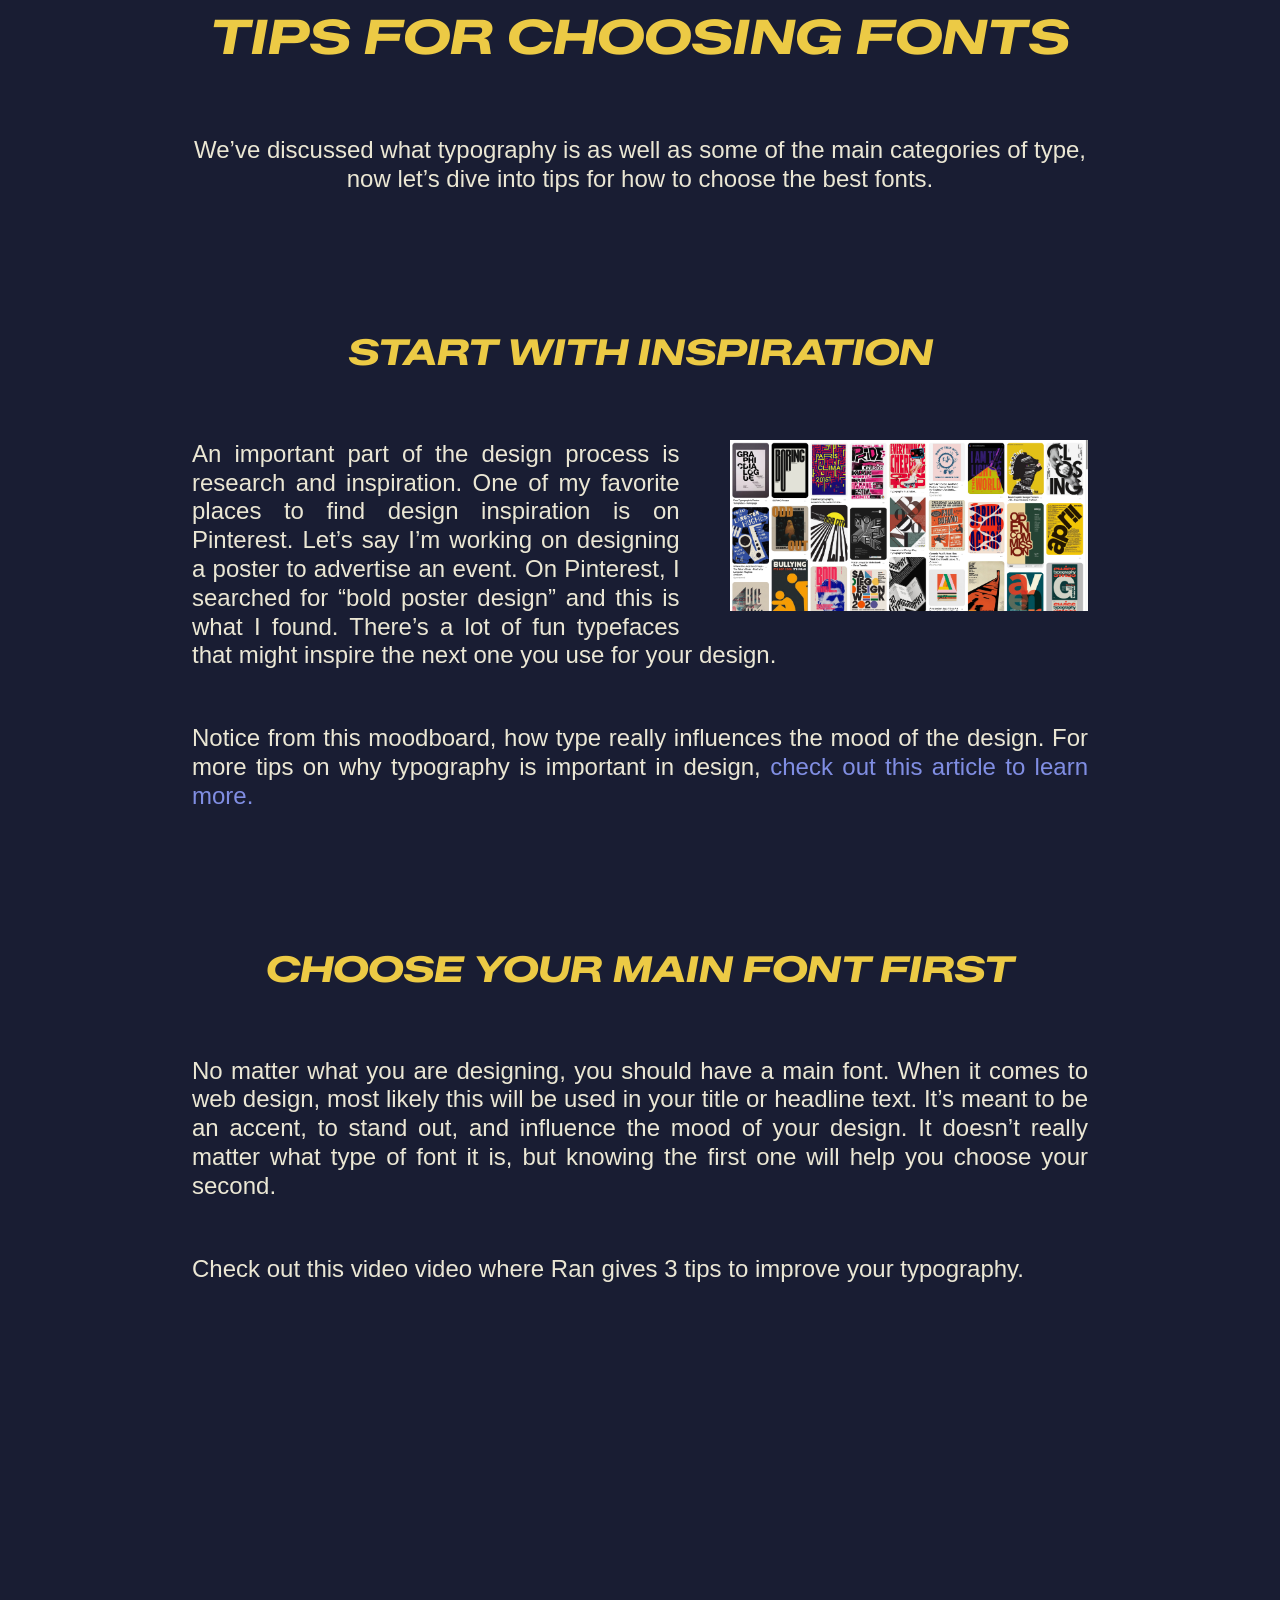
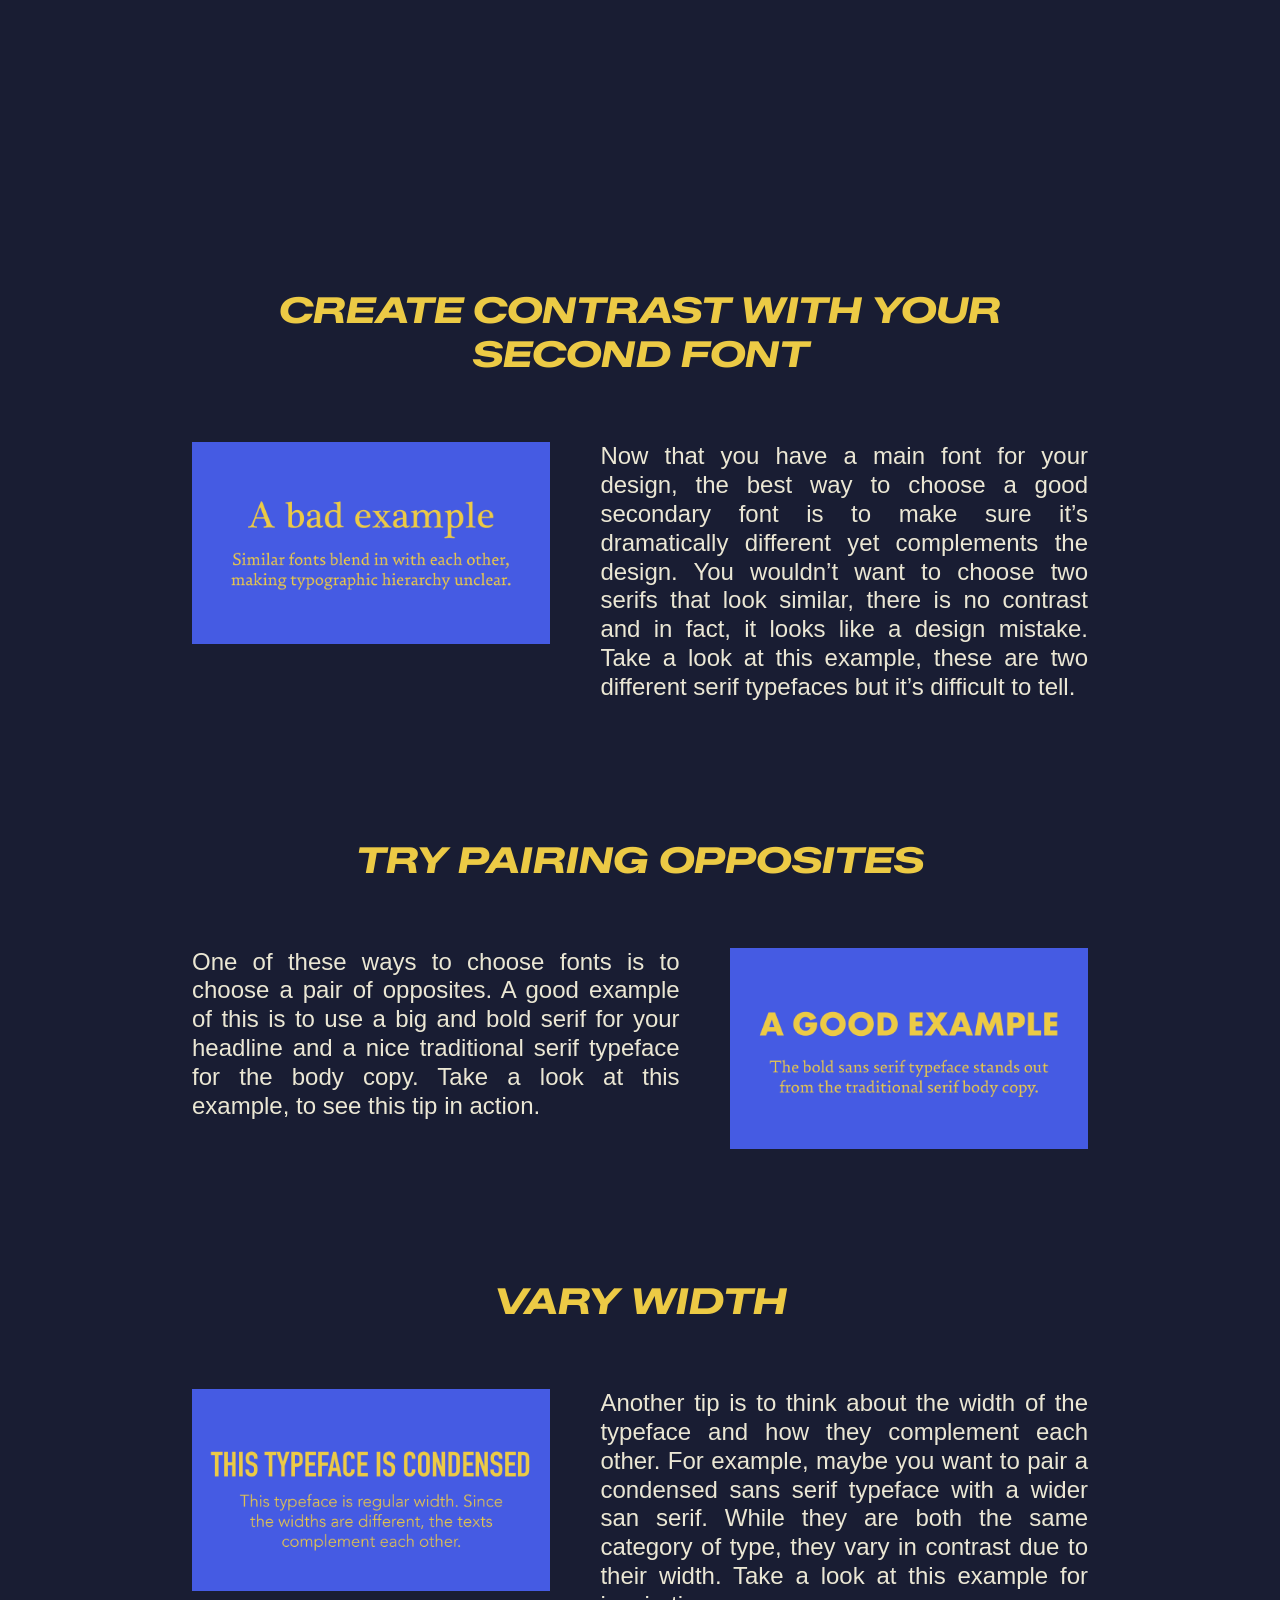
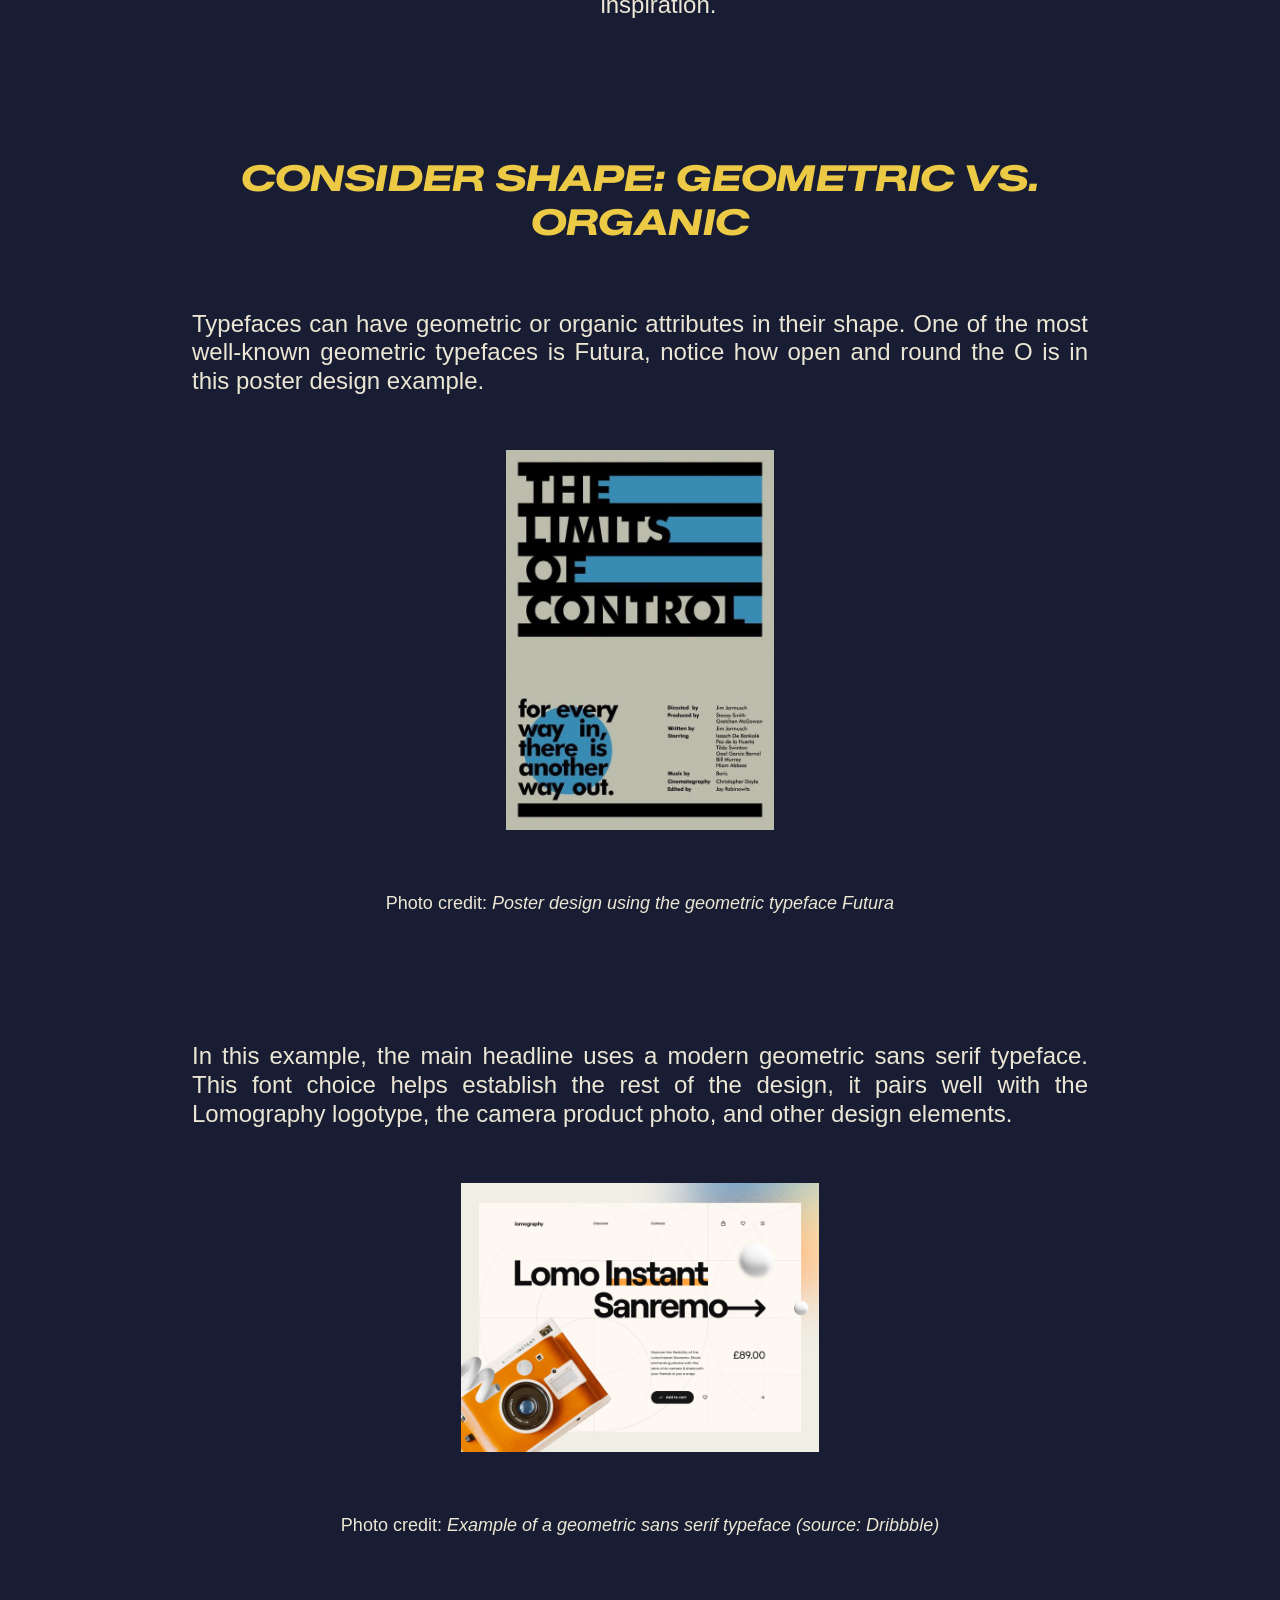
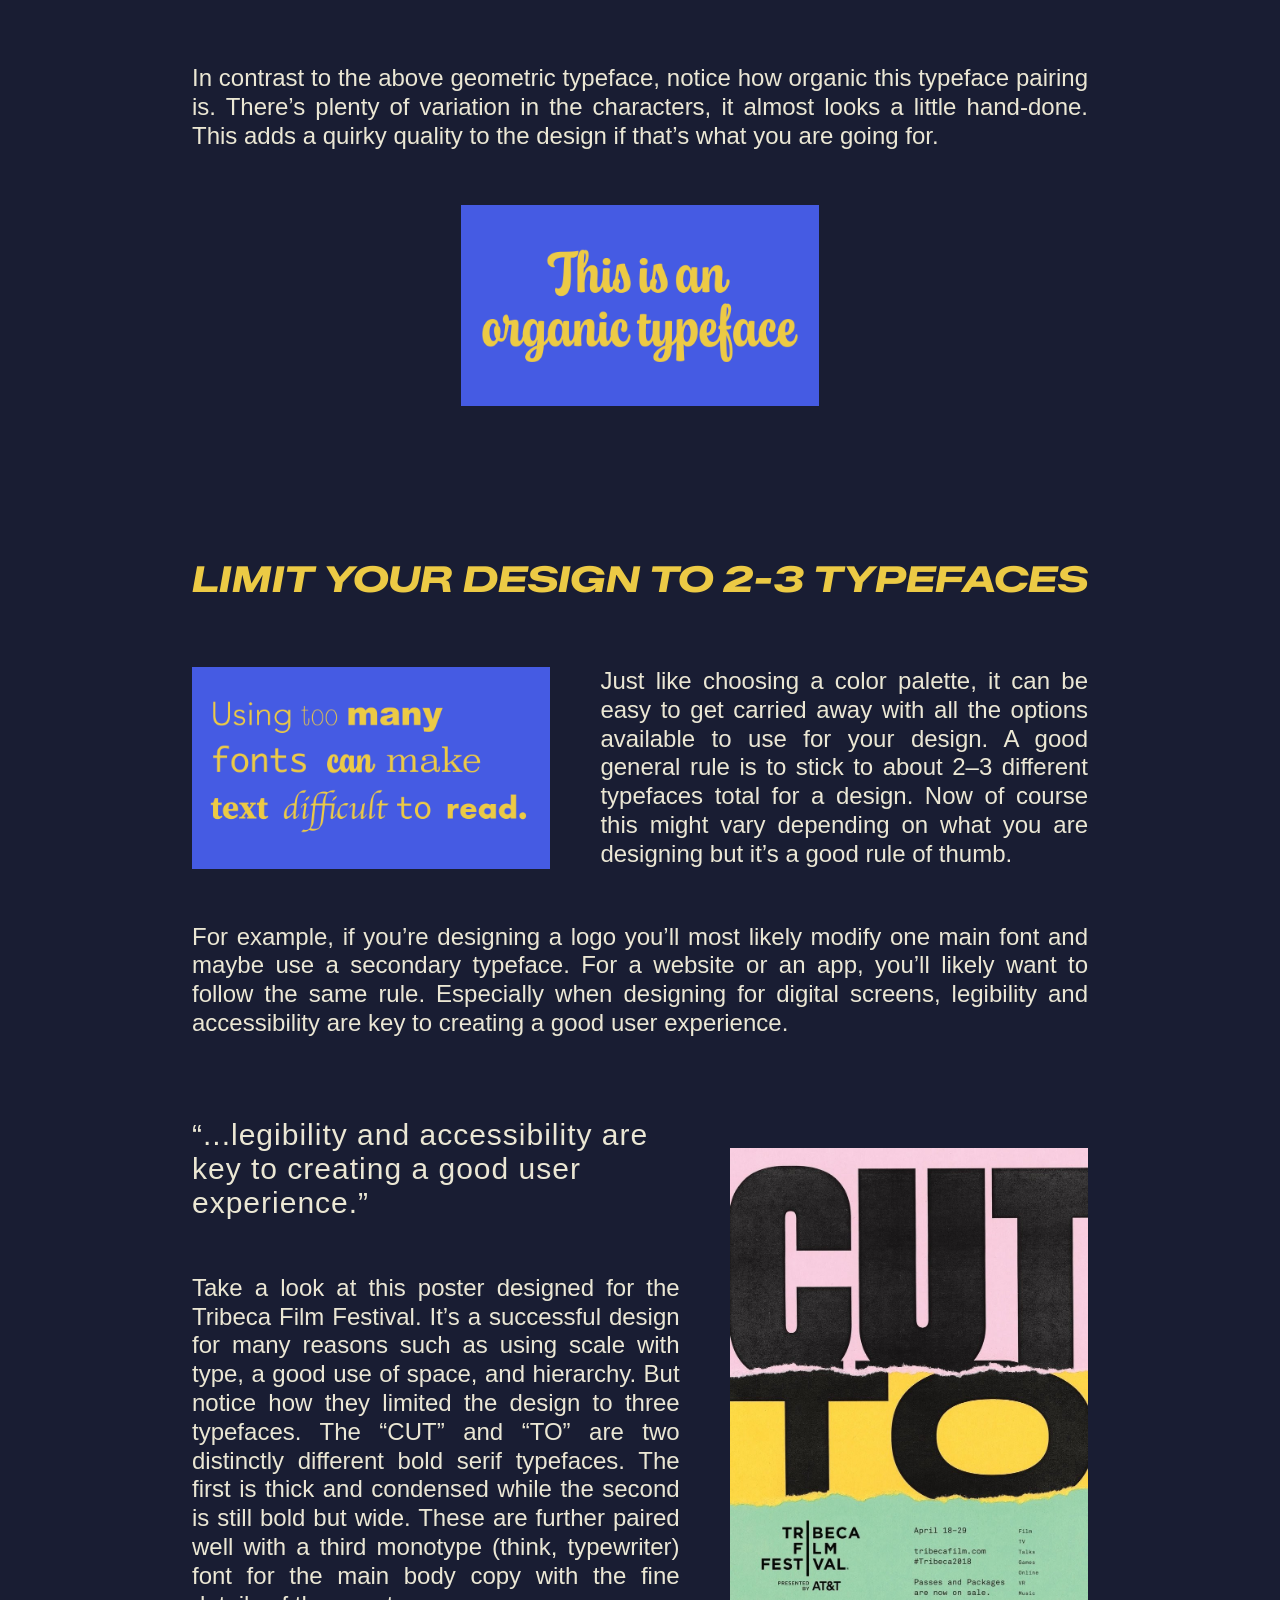
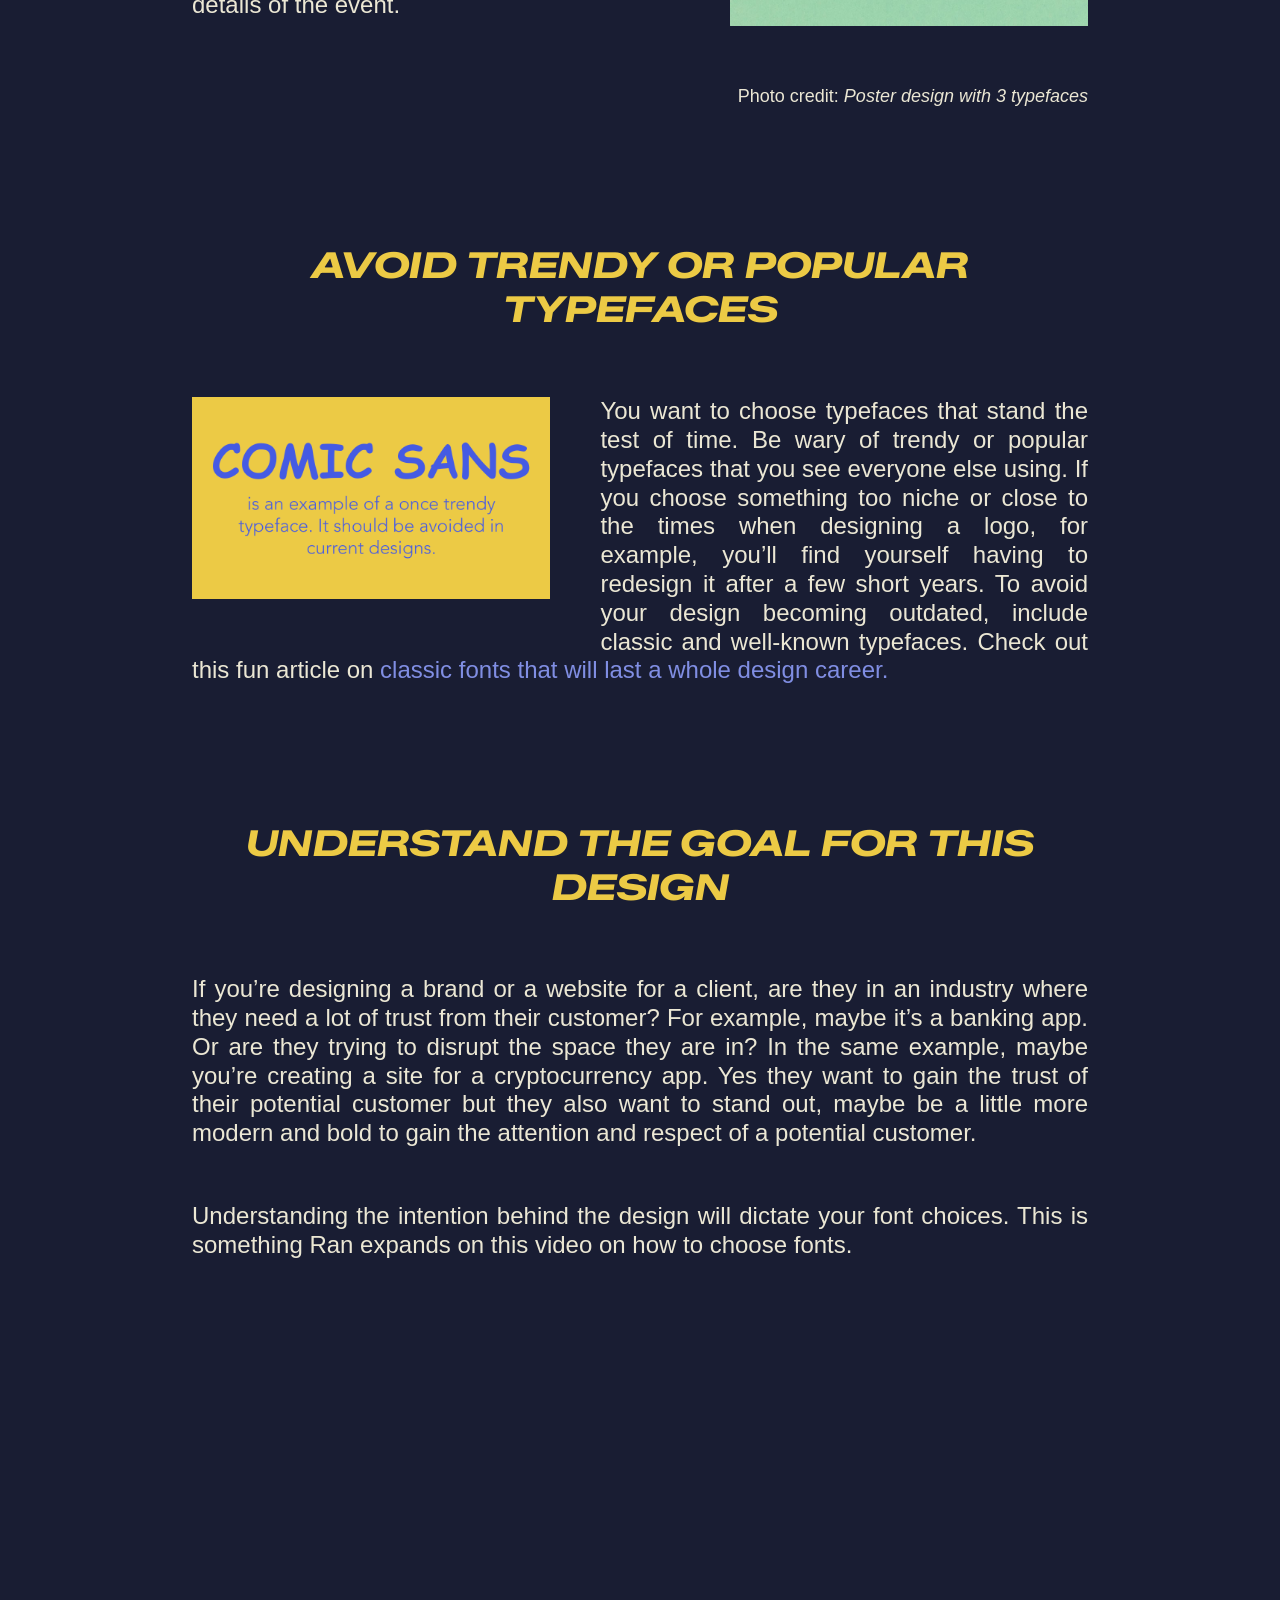
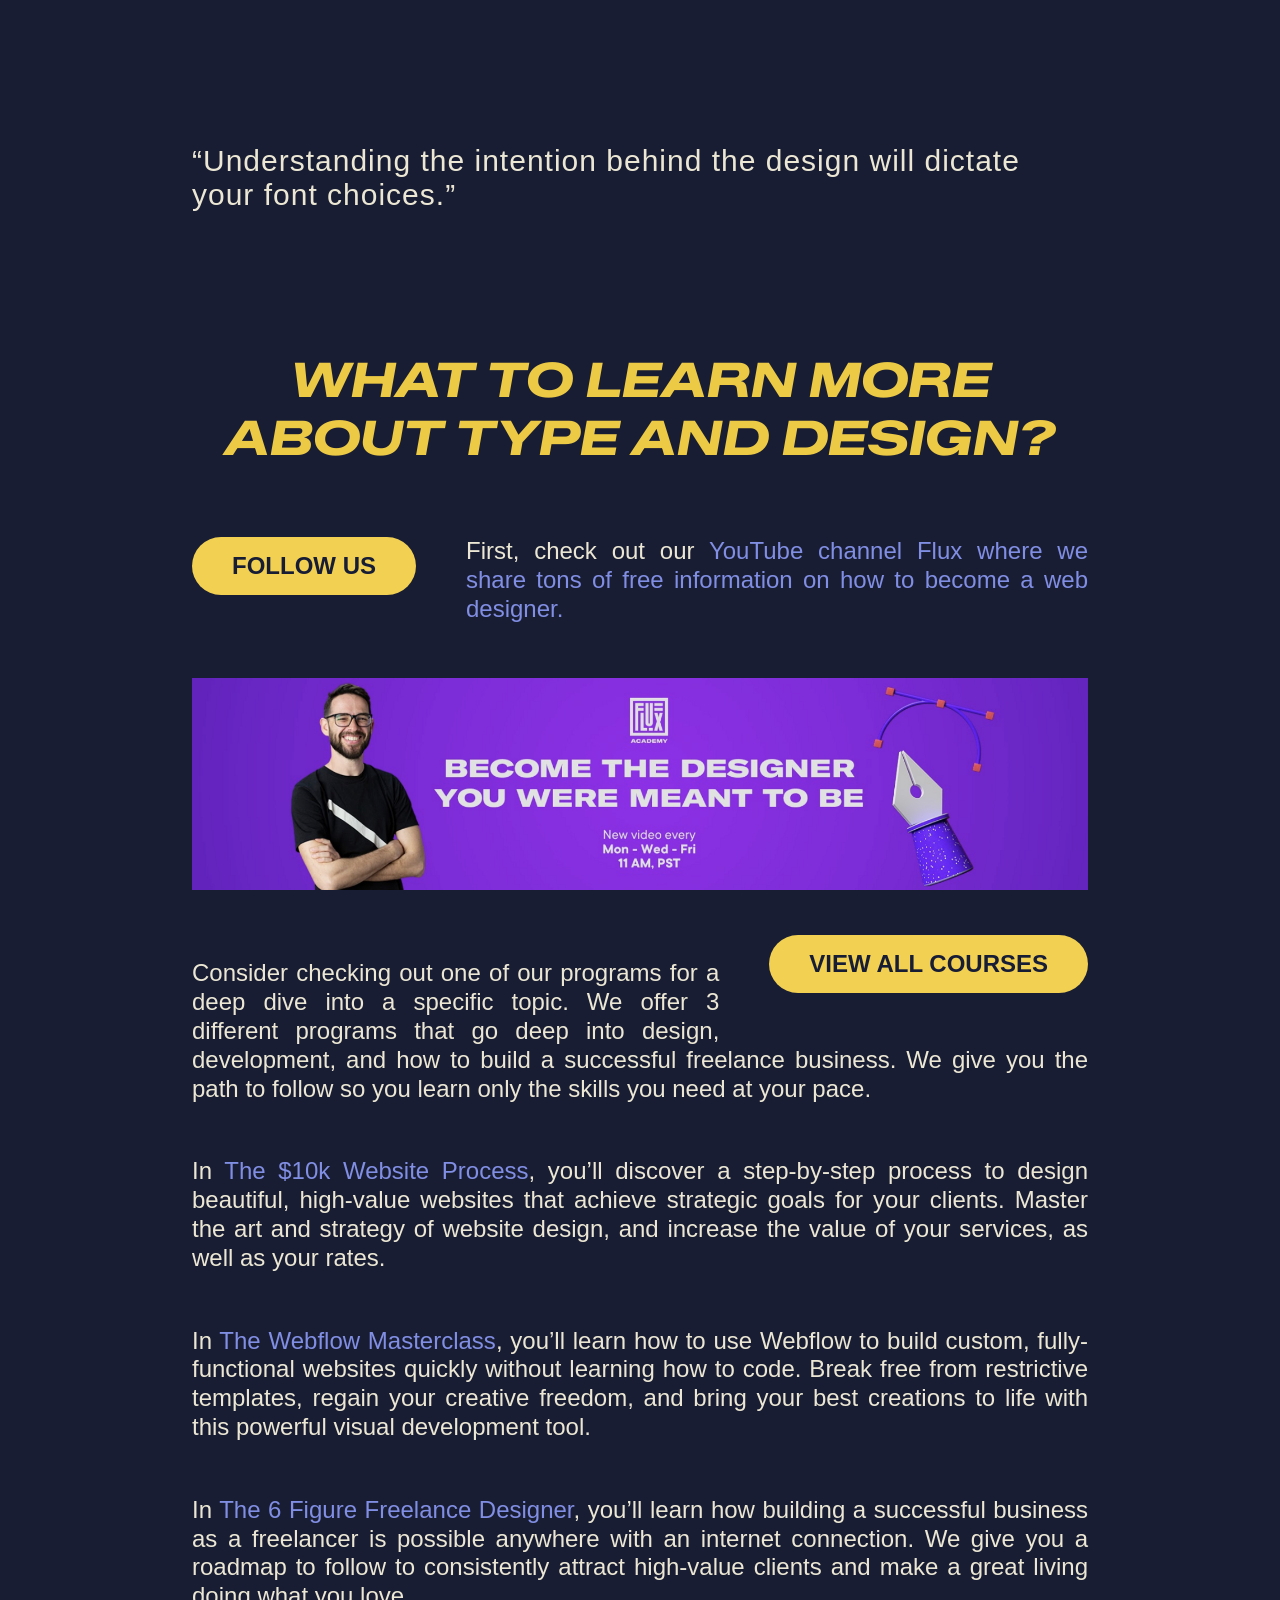
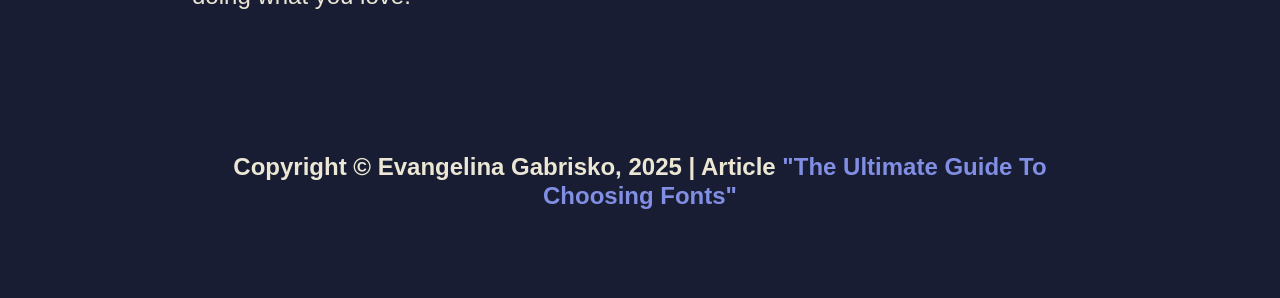
==== commit 64e21471: "Add files via upload" ====
--- a/typography.html
+++ b/typography.html
@@ -19,7 +19,7 @@
 	</header>
 	
 	<section>
-		<img src="images/font3.png" class="centerimage" alt="the word font in different fonts" width= "100%">
+<img src="images/font3.png" class="centerimage" alt= "typeface versus font" width= "90%">
 		
 
 	<h2>IS IT A FONT OR A TYPEFACE?</h2>
@@ -30,7 +30,7 @@
 	  <h2 style="clear: both">WHAT IS TYPOGRAPHY?</h2>
 		<q>Typography is the art and technique of arranging type.</q>
 		<p>Now that we understand what a typeface and a font are, what is typography? Typography is the art and technique of arranging type. Whether you’re designing a website, an app, or a poster, you’re using type to deliver a message.</p> 
-		<div class="rightimage"><a href="https://www.flux-academy.com/our-courses" target="_blank" class="button">TYPOGRAPHY<br>EXAMPLES</a></div>
+		<div class="rightimage"><a href="https://www.designer-daily.com/15-cool-examples-of-good-typography-and-lettering-50364" target="_blank" class="button">TYPOGRAPHY<br>EXAMPLES</a></div>
 		<p>Typography serves two main purposes. The first is it must be legible. Can a user read and understand it? The second is how you use typography to create a mood or design aesthetic to attract a specific audience.</p>
 		<p>Learning the fundamental rules of type, so you can break them later, will help you become a better designer. It just takes practice and a little knowledge. If you want to learn more about type and how it relates to design, check out this article <a href="https://www.flux-academy.com/blog/what-is-typography" target="_blank">What is typography?</a></p>
 	
@@ -41,14 +41,18 @@
 	<h3 style="clear: both">SERIF TYPEFACES</h3>
 	<img src="images/serifs2.png" class="leftimage" alt= "various serif typefaces" width= "40%">
 			<p>A serif is a small line or stroke attached to the end of a larger stroke, often referred to as the “feet” shown at the bottom of letters. Not all serifs are equal. Some have slight variations depending on the typeface and that is part of what makes them unique. An advantage of using serif typefaces is how many font weights they usually have within a family. One serif family might have a regular, italics, semi bold, semi bold italic, bold, bold italic, small caps, and more.</p>
+		<div class="rightimage"><a href="https://fonts.adobe.com/fonts?browse_mode=default&cc=true&filters=cl%3Ase&min_styles=1&max_styles=26" target="_blank" class="button">DOWNLOAD<br>SERIF TYPEFACES</a></div>
 			<p>Serif typefaces are more formal and traditional. They’re often used editorially such as in newspapers, magazines, and the body copy of books. One of the most well-known serif typefaces and probably the first font you ever used on a computer is Times New Roman.</p>
+	
 	
 	<h3 style="clear:both">SANS SERIF TYPEFACES</h3>
 	<img src="images/sans_serifs2.png" class="rightimage" alt= "various sans serif typefaces" width= "40%">
 			<p class="justify">Sans serif typefaces do not have serifs (the French word sans, means “without”). These typefaces are more modern, bold, and great for eye-catching headlines. One of the most popular sans serif typefaces is Arial which is a copycat of Helvetica. Our main brand fonts here at Flux are two san serif typefaces.</p>
+			<div class="leftimage"><a href="https://fonts.adobe.com/fonts?browse_mode=default&cc=true&max_styles=26&min_styles=1&filters=cl%3Ass" target="_blank" class="button">DOWNLOAD SANS<br>SERIF TYPEFACES</a></div>
 	<h3 style="clear:both">DECORATIVE TYPEFACES</h3>
 	<img src="images/decoratives2.png" class="leftimage" alt= "various decorative typefaces" width= "40%">
 			<p>This category of typeface should be used sparingly, most for titles and headlines. It can range from scripts to monotype, and anything in between. These are a great way to add character to your design but should be avoided for long paragraphs of body copy as they can be difficult to read.</p>
+			<div class="rightimage"><a href="https://fonts.adobe.com/fonts?browse_mode=default&cc=true&max_styles=26&min_styles=1&filters=cl%3Ahm" target="_blank" class="button">DOWNLOAD <br>DECORATIVE TYPEFACES</a></div>
 	<h2 style="clear: both">TIPS FOR CHOOSING FONTS</h2>
 			<p class="centertext">We’ve discussed what typography is as well as some of the main categories of type, now let’s dive into tips for how to choose the best fonts.</p>
 		
@@ -107,10 +111,10 @@
 		<q>Understanding the intention behind the design will dictate your font choices.</q>
 	
 	<h2 style="clear:both">WHAT TO LEARN MORE ABOUT TYPE AND DESIGN?</h2>
-			<div class="leftimage"><a href="https://www.w3schools.com/css/css3_buttons.asp" target="_blank" class="button">FOLLOW US</a></div>
+			<div class="leftimage"><a href="https://www.instagram.com/flux.academy/" target="_blank" class="button">FOLLOW US</a></div>
 		<p>First, check out our <a href= "https://www.youtube.com/channel/UCN7dywl5wDxTu1RM3eJ_h9Q" target="_blank"> YouTube channel Flux where we share tons of free information on how to become a web designer.</a></p>
 	<img src="images/flux.png" class="centerimage" alt= "Check out the Flux YouTube channel." width= "100%"><cite></cite>
-		<div class="rightimage"><a href="https://www.flux-academy.com/our-courses" target="_blank" class="button">VIEW ALL<br>COURSES</a></div>
+		<div class="rightimage"><a href="https://www.flux-academy.com/our-courses" target="_blank" class="button">VIEW ALL COURSES</a></div>
 			<p>Consider checking out one of our programs for a deep dive into a specific topic. We offer 3 different programs that go deep into design, development, and how to build a successful freelance business. We give you the path to follow so you learn only the skills you need at your pace.</p>
 			<p>In <a href= "https://www.flux-academy.com/courses/web-design-masterclass" target="_blank">The $10k Website Process</a>, you’ll discover a step-by-step process to design beautiful, high-value websites that achieve strategic goals for your clients. Master the art and strategy of website design, and increase the value of your services, as well as your rates.</p>
 			<p>In <a href= "https://www.flux-academy.com/courses/the-webflow-masterclass" target="_blank">The Webflow Masterclass</a>, you’ll learn how to use Webflow to build custom, fully-functional websites quickly without learning how to code. Break free from restrictive templates, regain your creative freedom, and bring your best creations to life with this powerful visual development tool.</p>
--- a/style.css
+++ b/style.css
@@ -14,9 +14,10 @@
 p {
     color: #EBE7D4;
     padding-top: 30px;
-    font-size: 1.2em;
+    font-size: 1em;
     font-weight: 400;
-	text-align: justify
+	text-align: justify;
+	line-height: 1.2
 }
 
 h1 {
@@ -24,13 +25,13 @@
   font-optical-sizing: auto;
   font-weight: 800;
   font-style: oblique;
-	font-size: 4em;
+	font-size: 3em;
 	color: #ECCA45; 
 	text-align: center
 }
 
 .strongp{
-	color: #191D33; 
+	color: #EBE7D4; 
 	text-align: center
 }
 
@@ -40,7 +41,7 @@
   font-weight: 800;
   font-style: oblique;
 	color: #ECCA45; 
-	font-size: 3em;
+	font-size: 2.0em;
 	padding-top: 100px;
 	text-align: center
 }
@@ -49,7 +50,7 @@
   font-optical-sizing: auto;
   font-weight: 800;
   font-style: oblique;
-	font-size: 2em;
+	font-size: 1.5em;
 	color: #ECCA45; 
 	padding-top: 100px;
 		text-align: center
@@ -75,11 +76,11 @@
 	text-decoration: none;
 	text-align: center;
 	display: inline-block;
-	padding: 15px 30px;
-	border-radius: 4px;
-	font-family: "Zalando Sans Expanded", sans-serif;
-	font-style: oblique;
-	font-size: 1.5em;
+	padding: 15px 40px;
+	border-radius: 100px;
+	font-family: "Roboto", sans-serif;
+	font-style: normal;
+	font-size: 1em;
 	 font-weight: 800;
 	
 }
@@ -87,9 +88,9 @@
 .button:hover {
 	background-color: #808EE3;
 	color: #181D36;
-	font-family: "Zalando Sans Expanded", sans-serif;
-	font-style: oblique;
-	font-size: 1.5em;
+	font-family: "Roboto", sans-serif;
+	font-style: normal;
+	font-size: 1em;
 	 font-weight: 800;
 }
 
@@ -144,10 +145,10 @@
 
 q{
 	color: #EBE7D4;
-	font-size: 1.5em;
-	letter-spacing: 1.2px;
+	font-size: 1.25em;
+	letter-spacing: 1px;
 	 font-family: "Zalando Sans Expanded", sans-serif;
-	 font-style: oblique;
+	 font-style: normal;
 	 font-weight: 400;
 	
 	
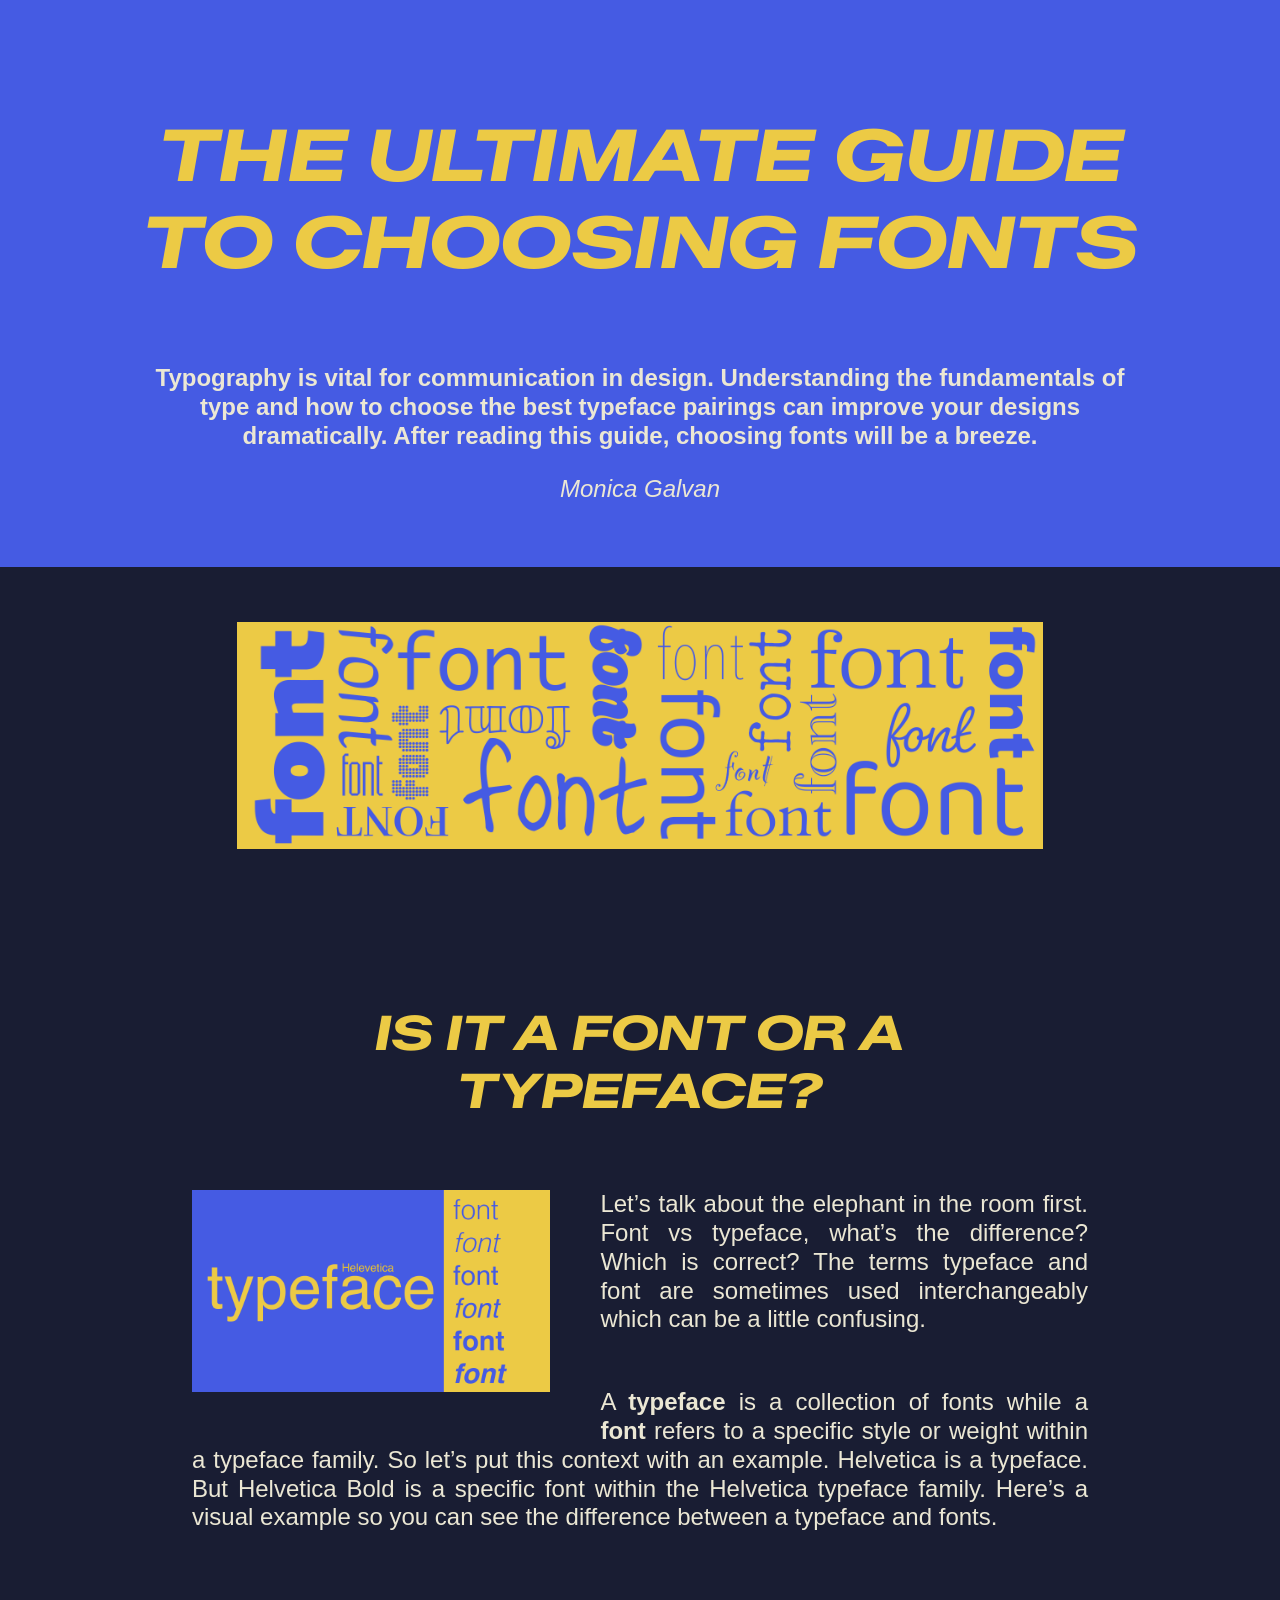
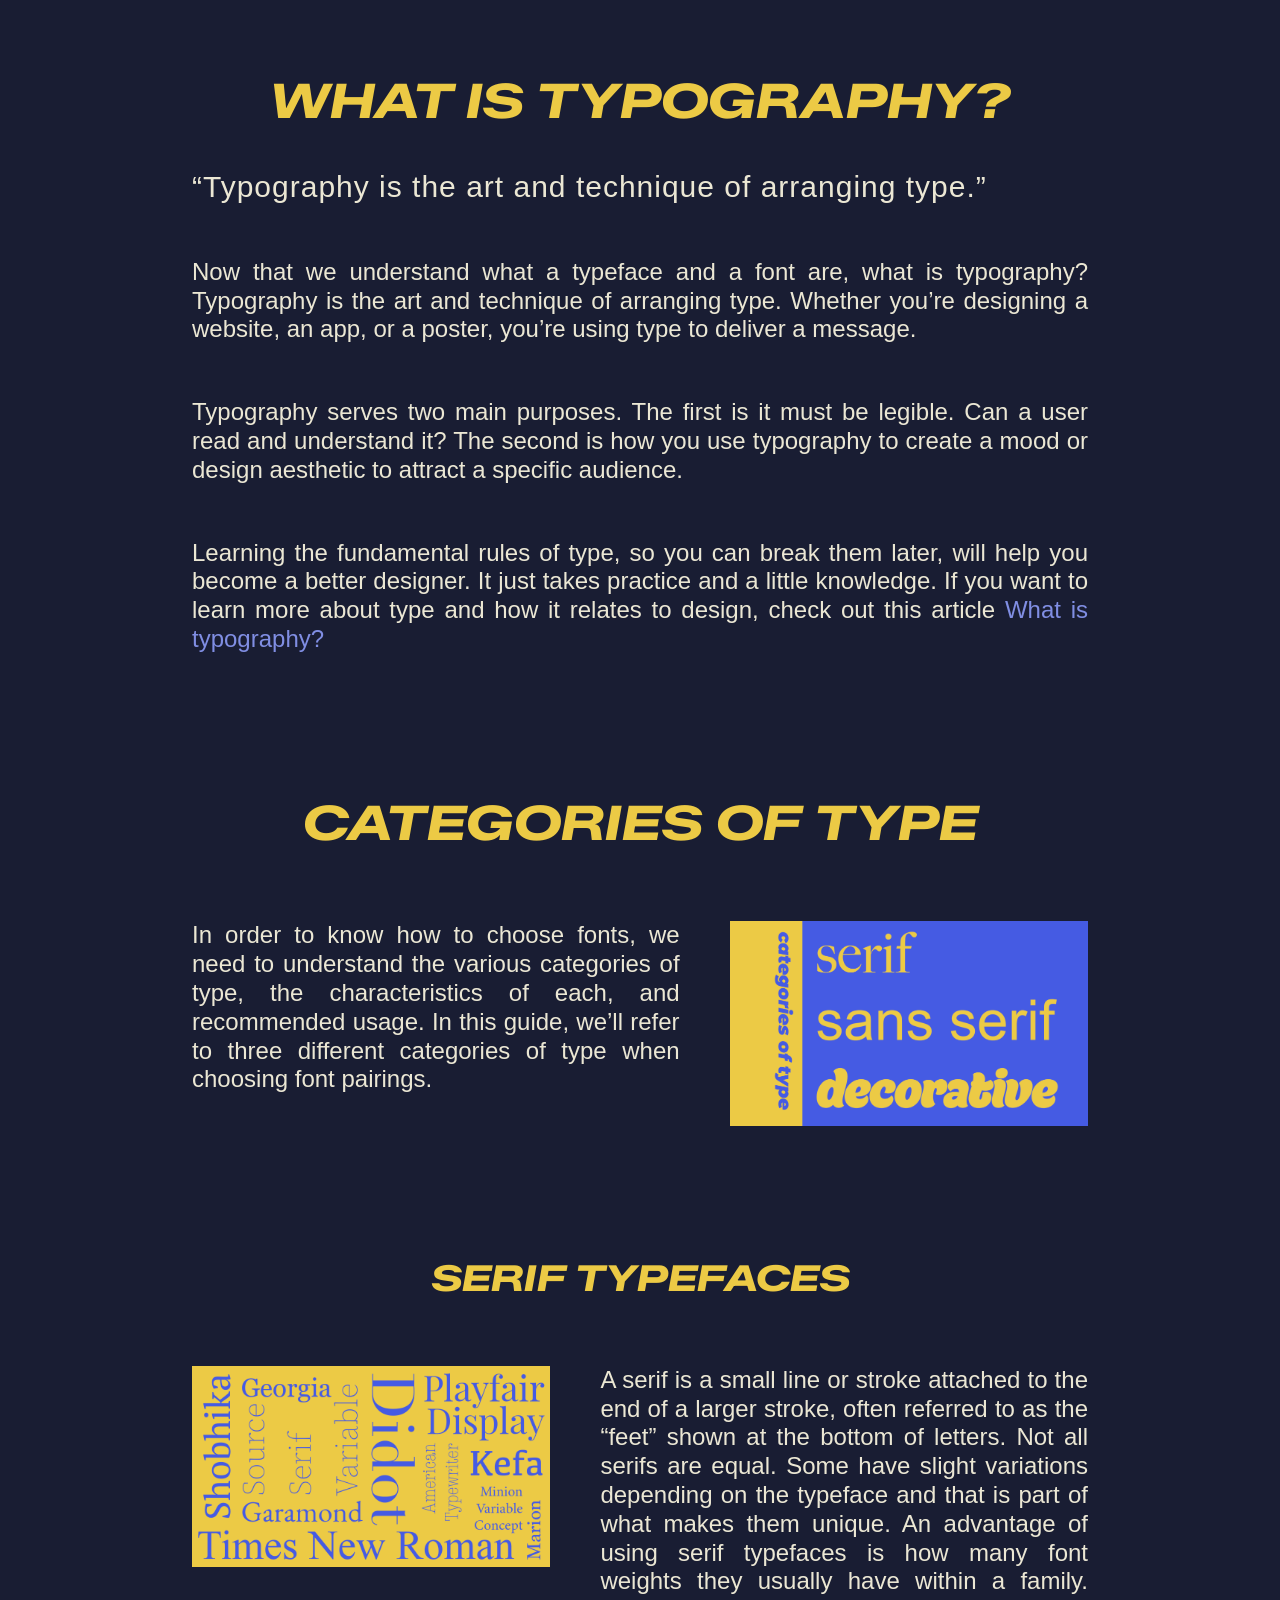
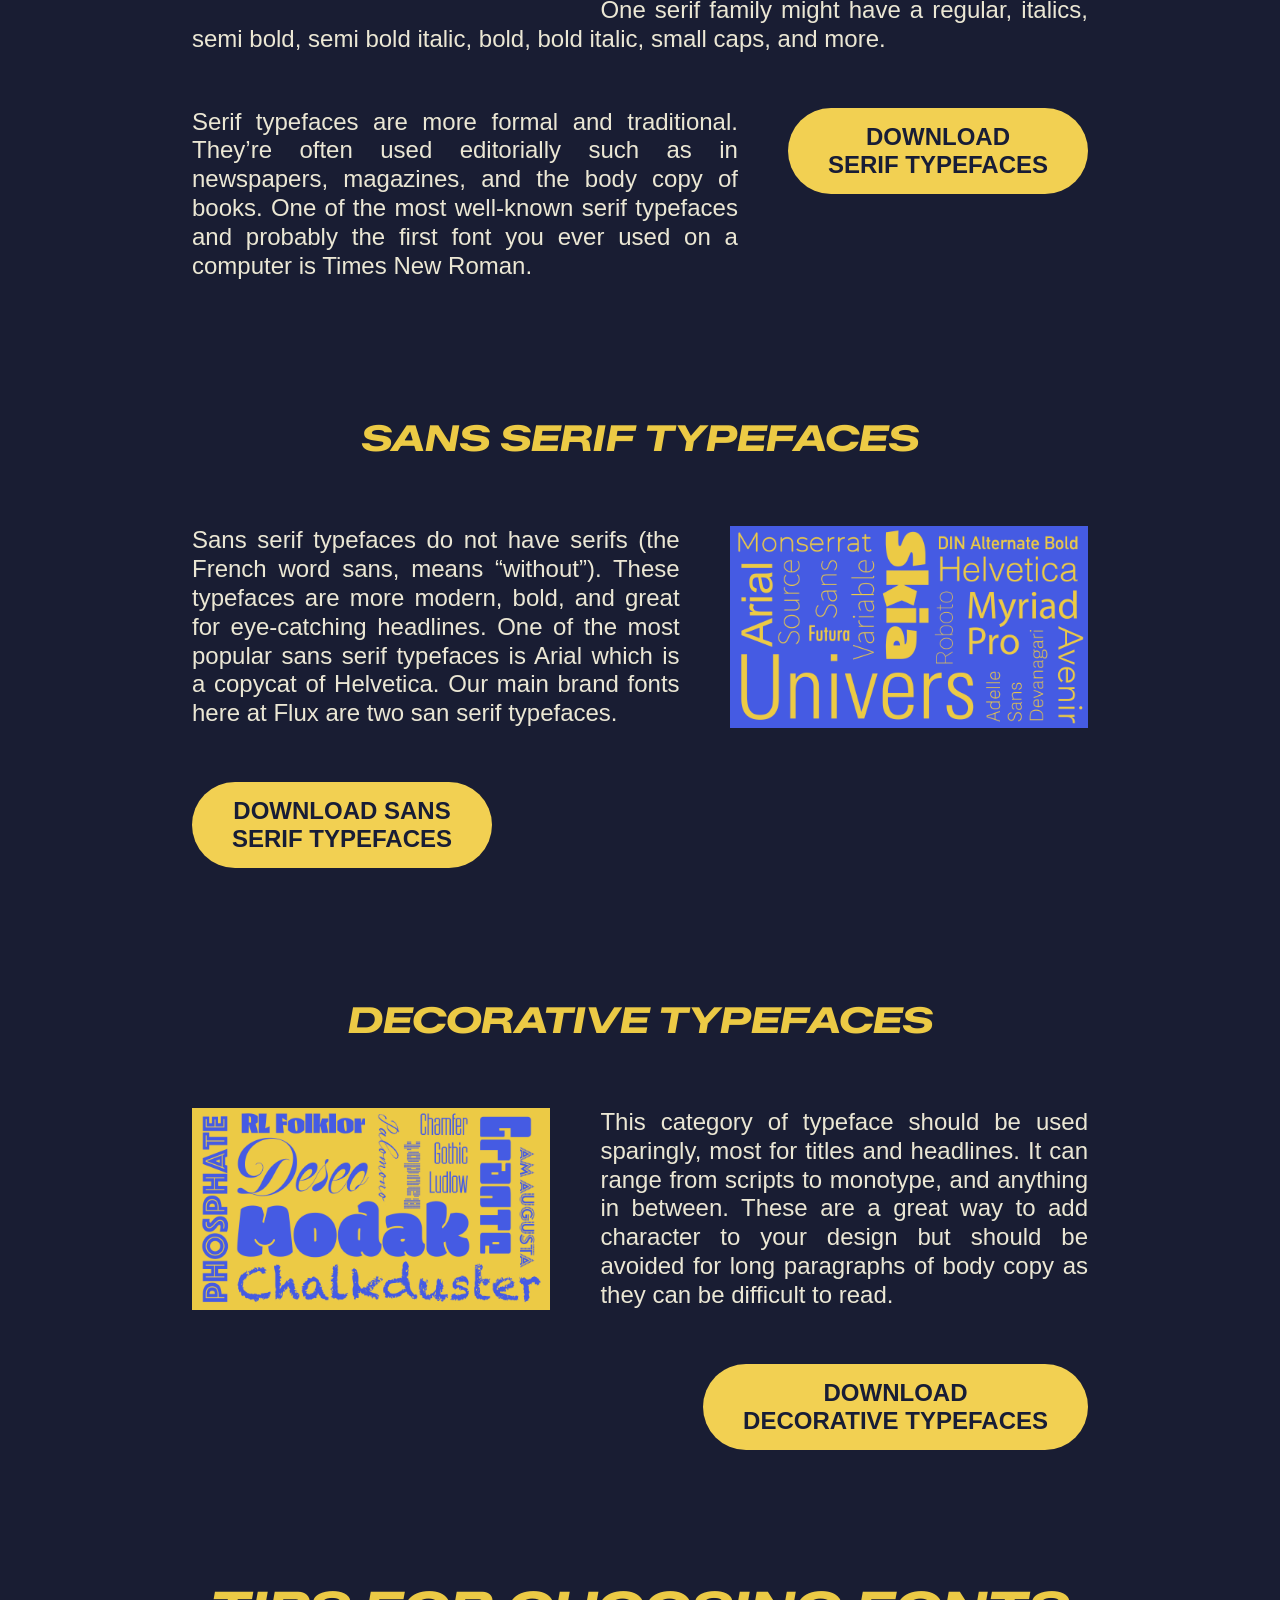
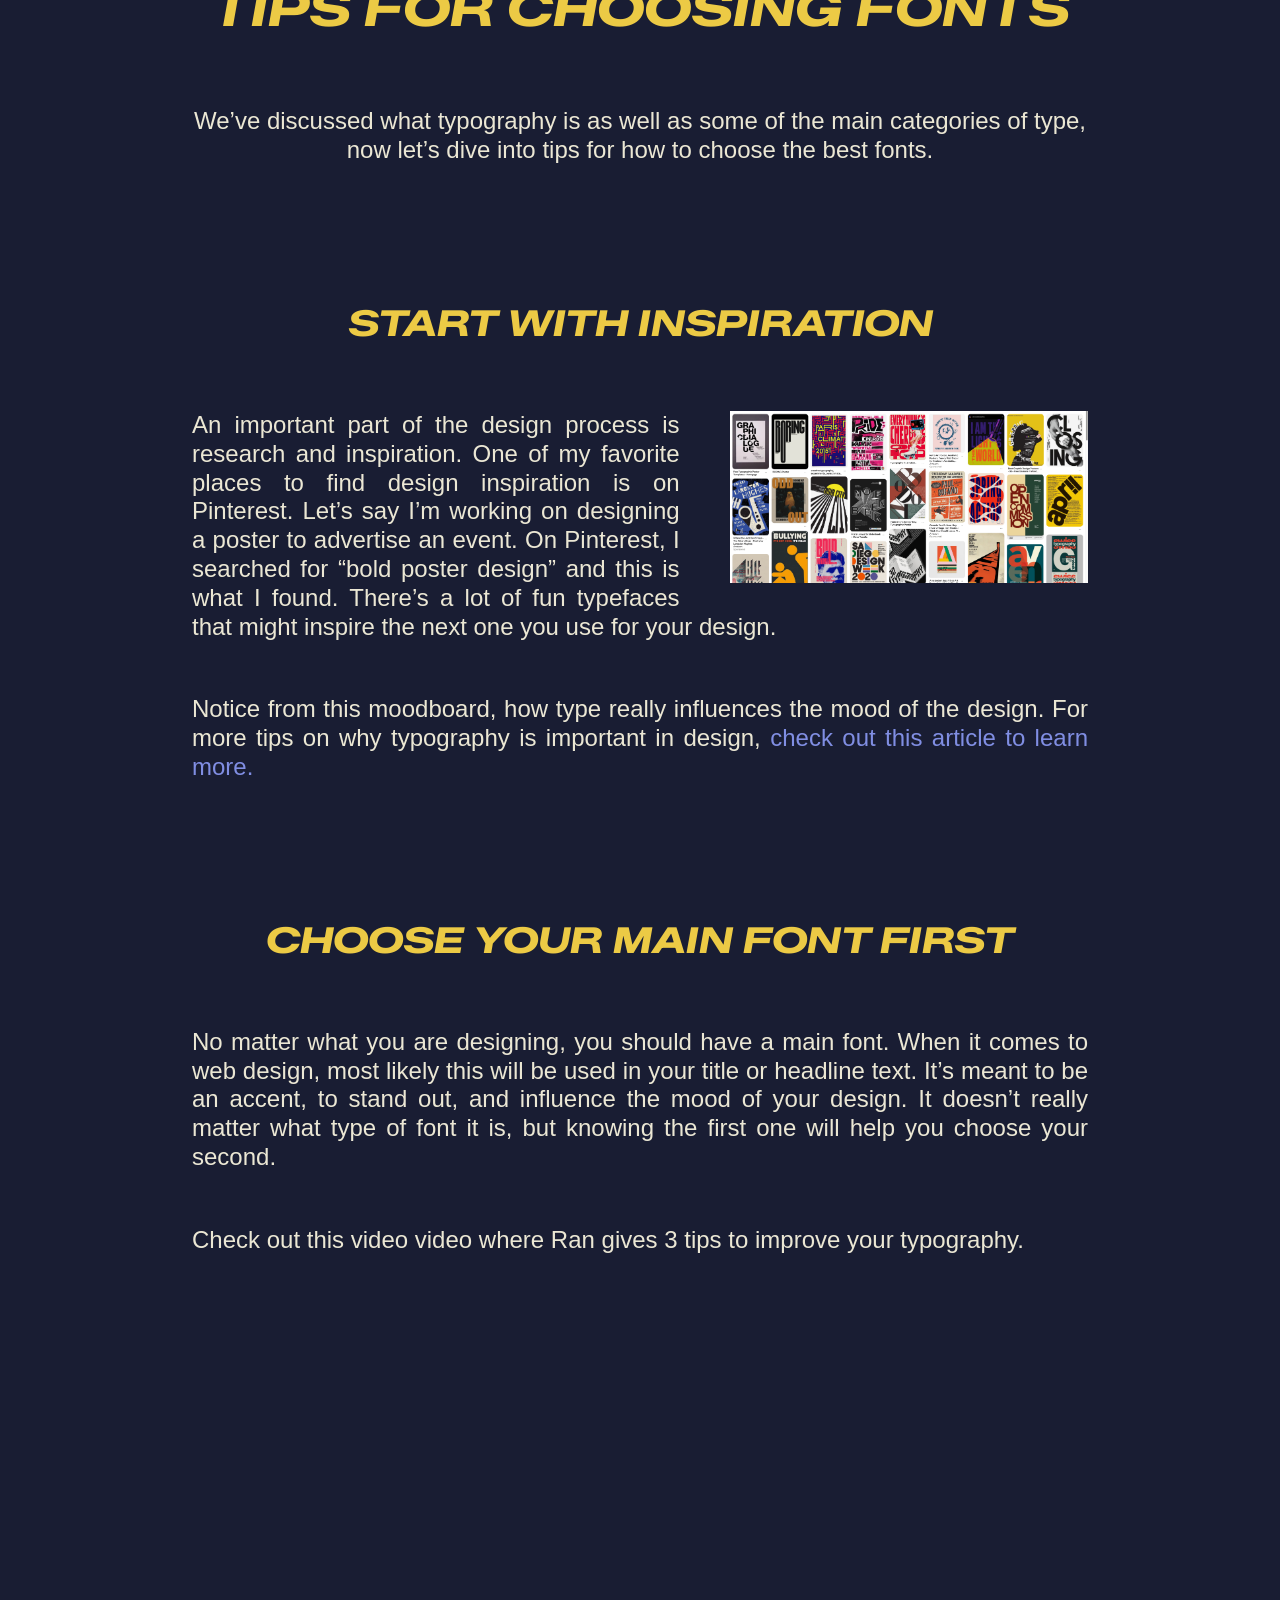
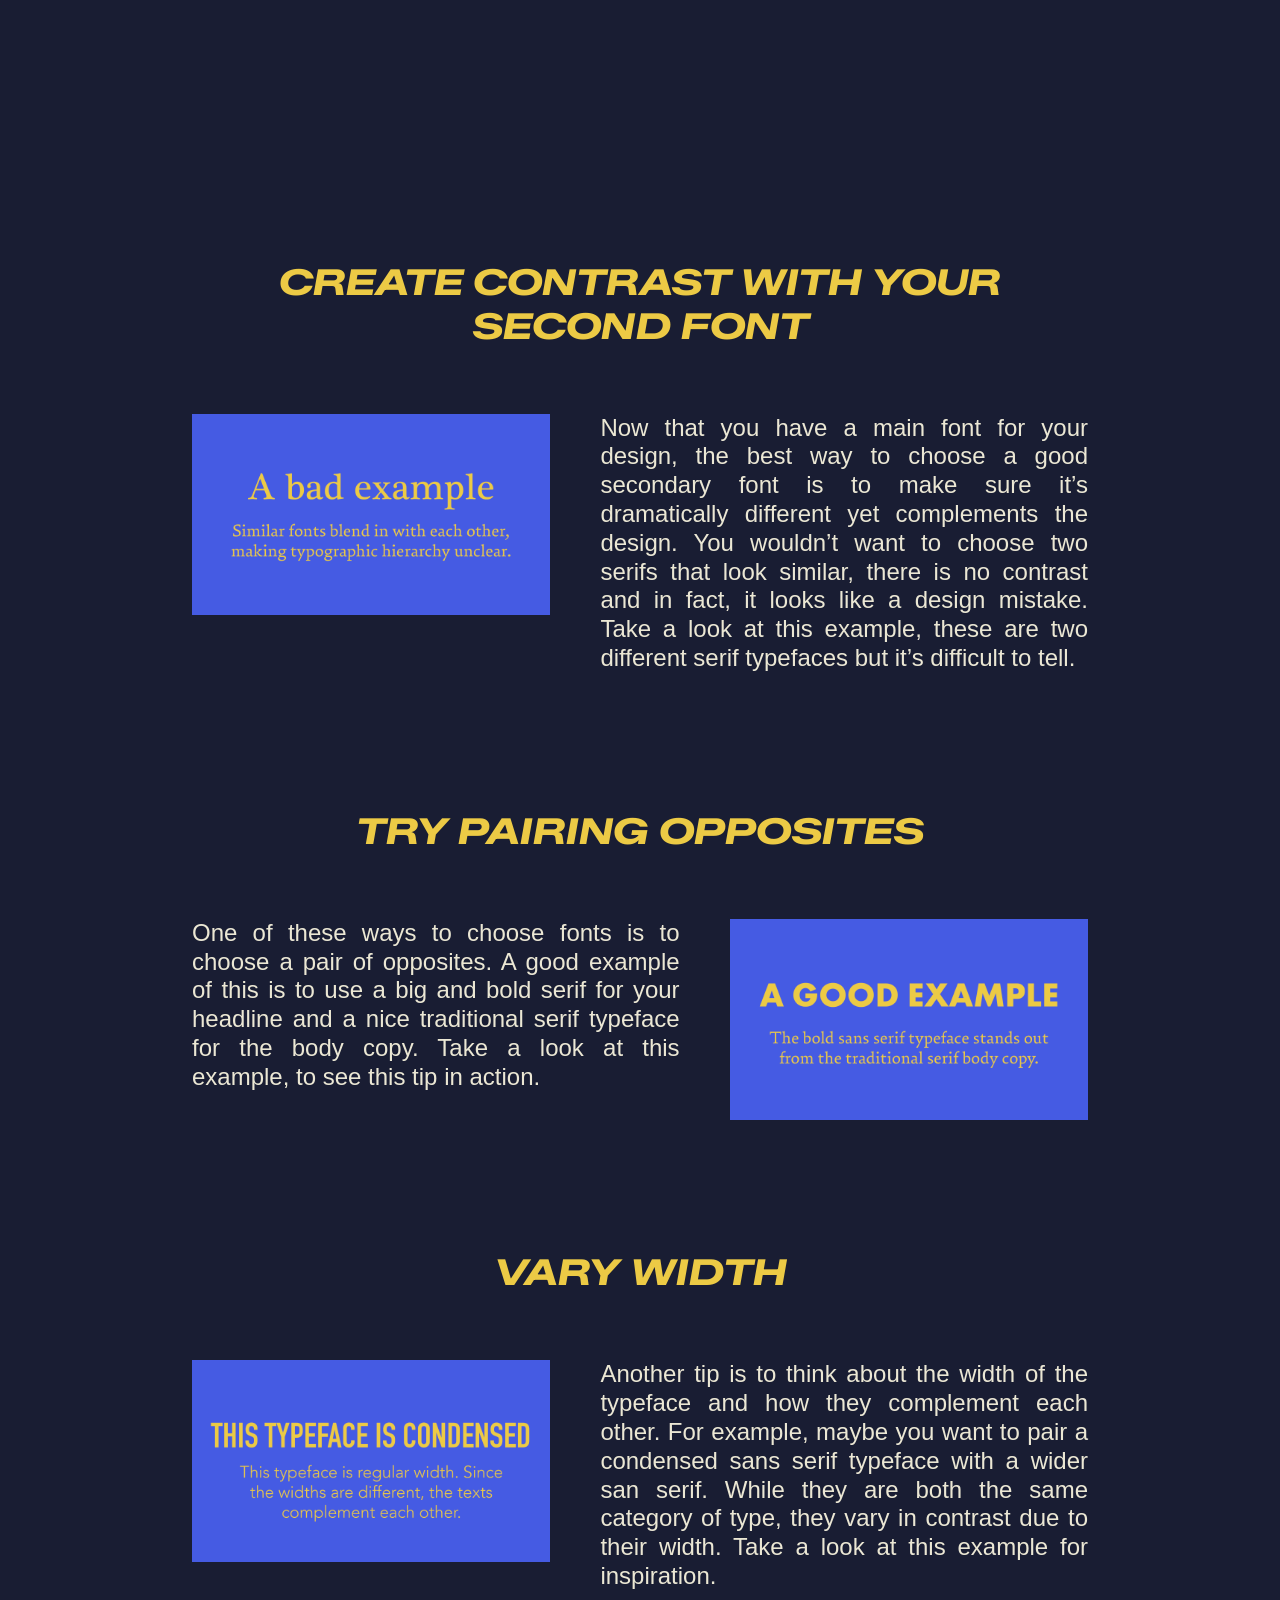
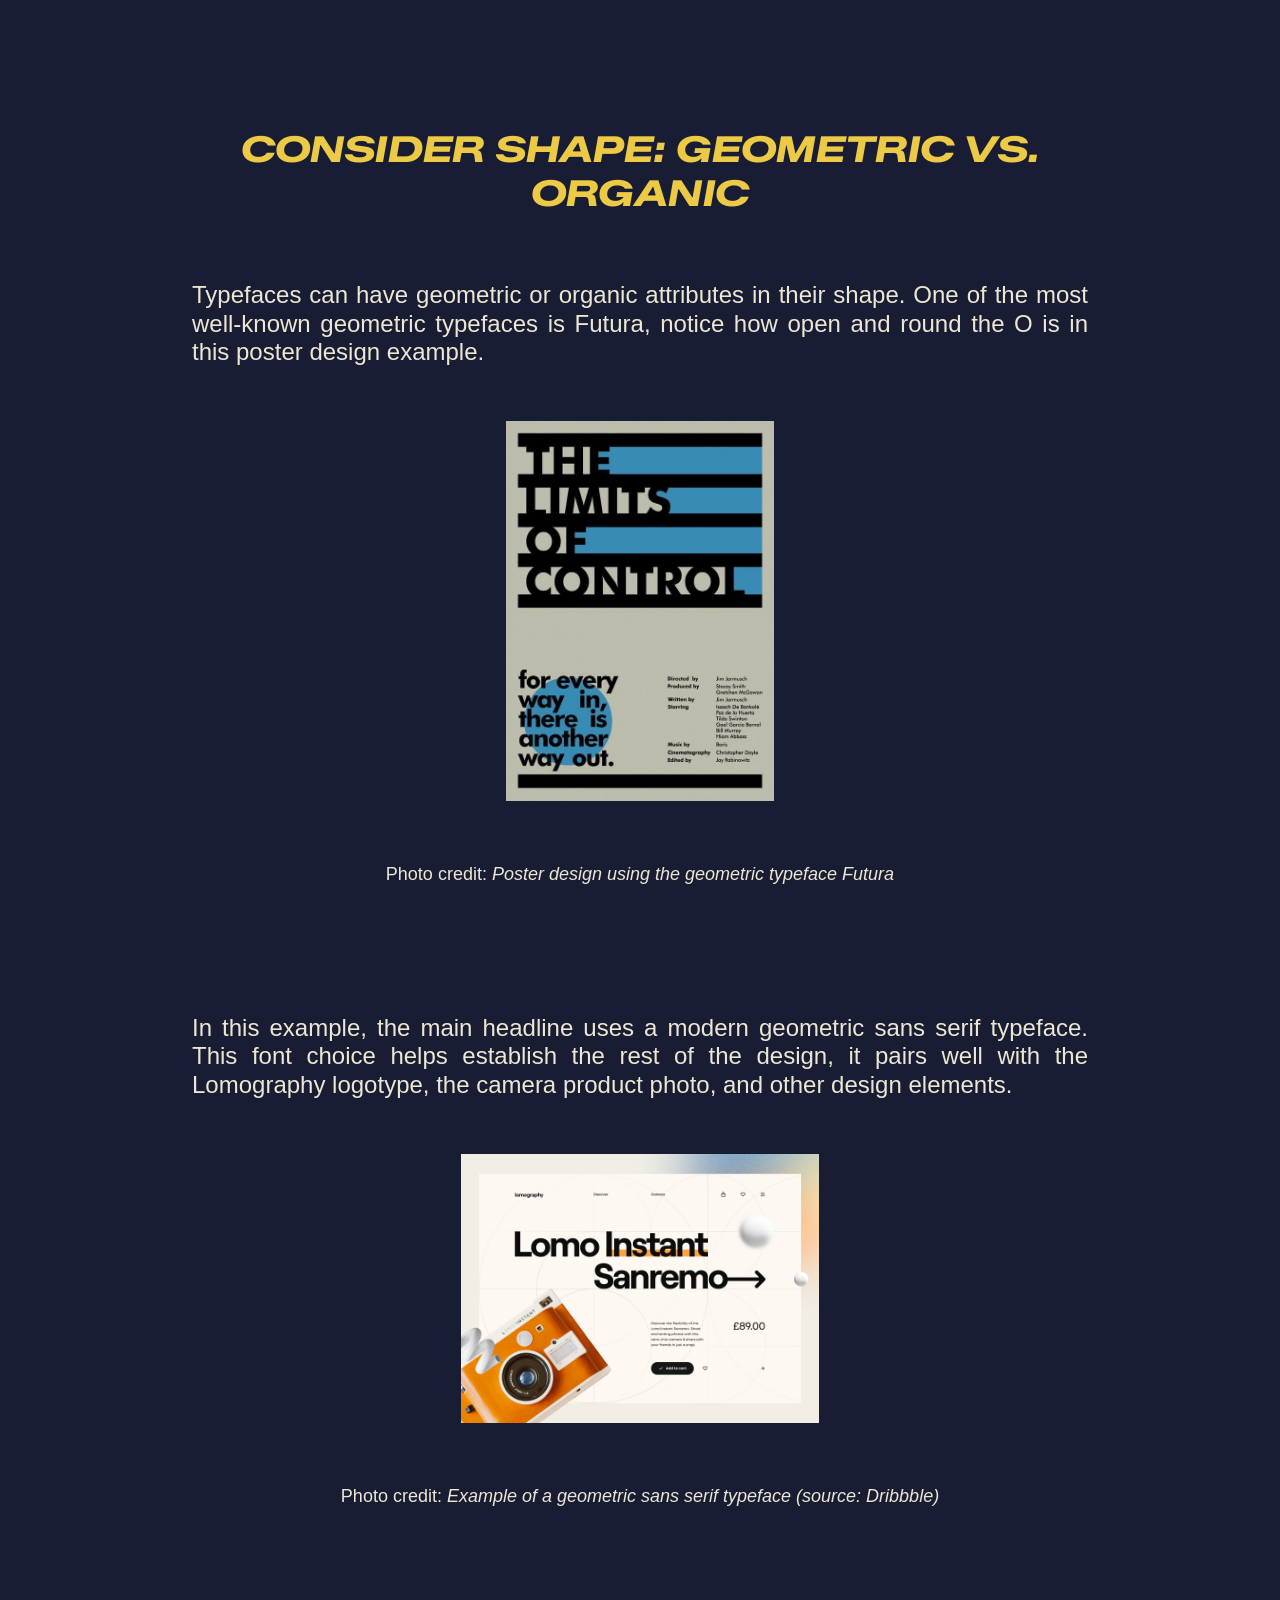
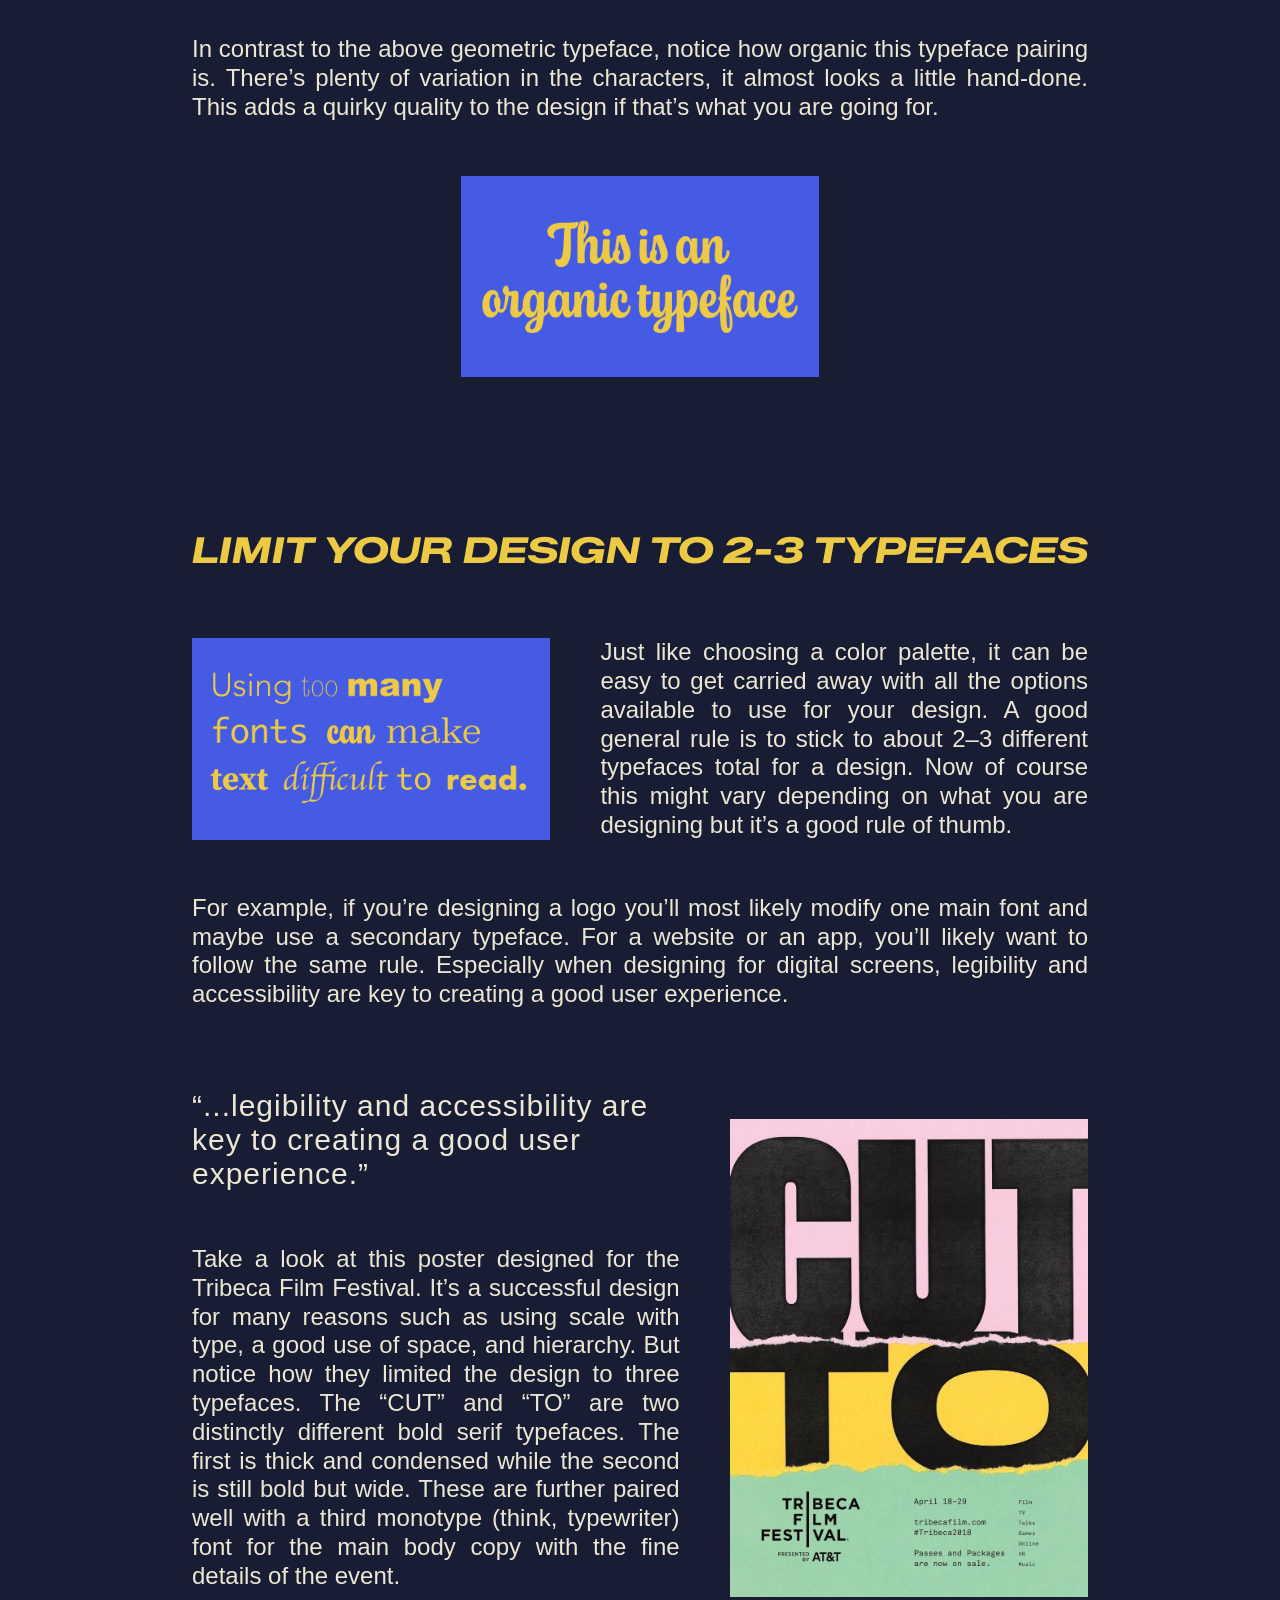
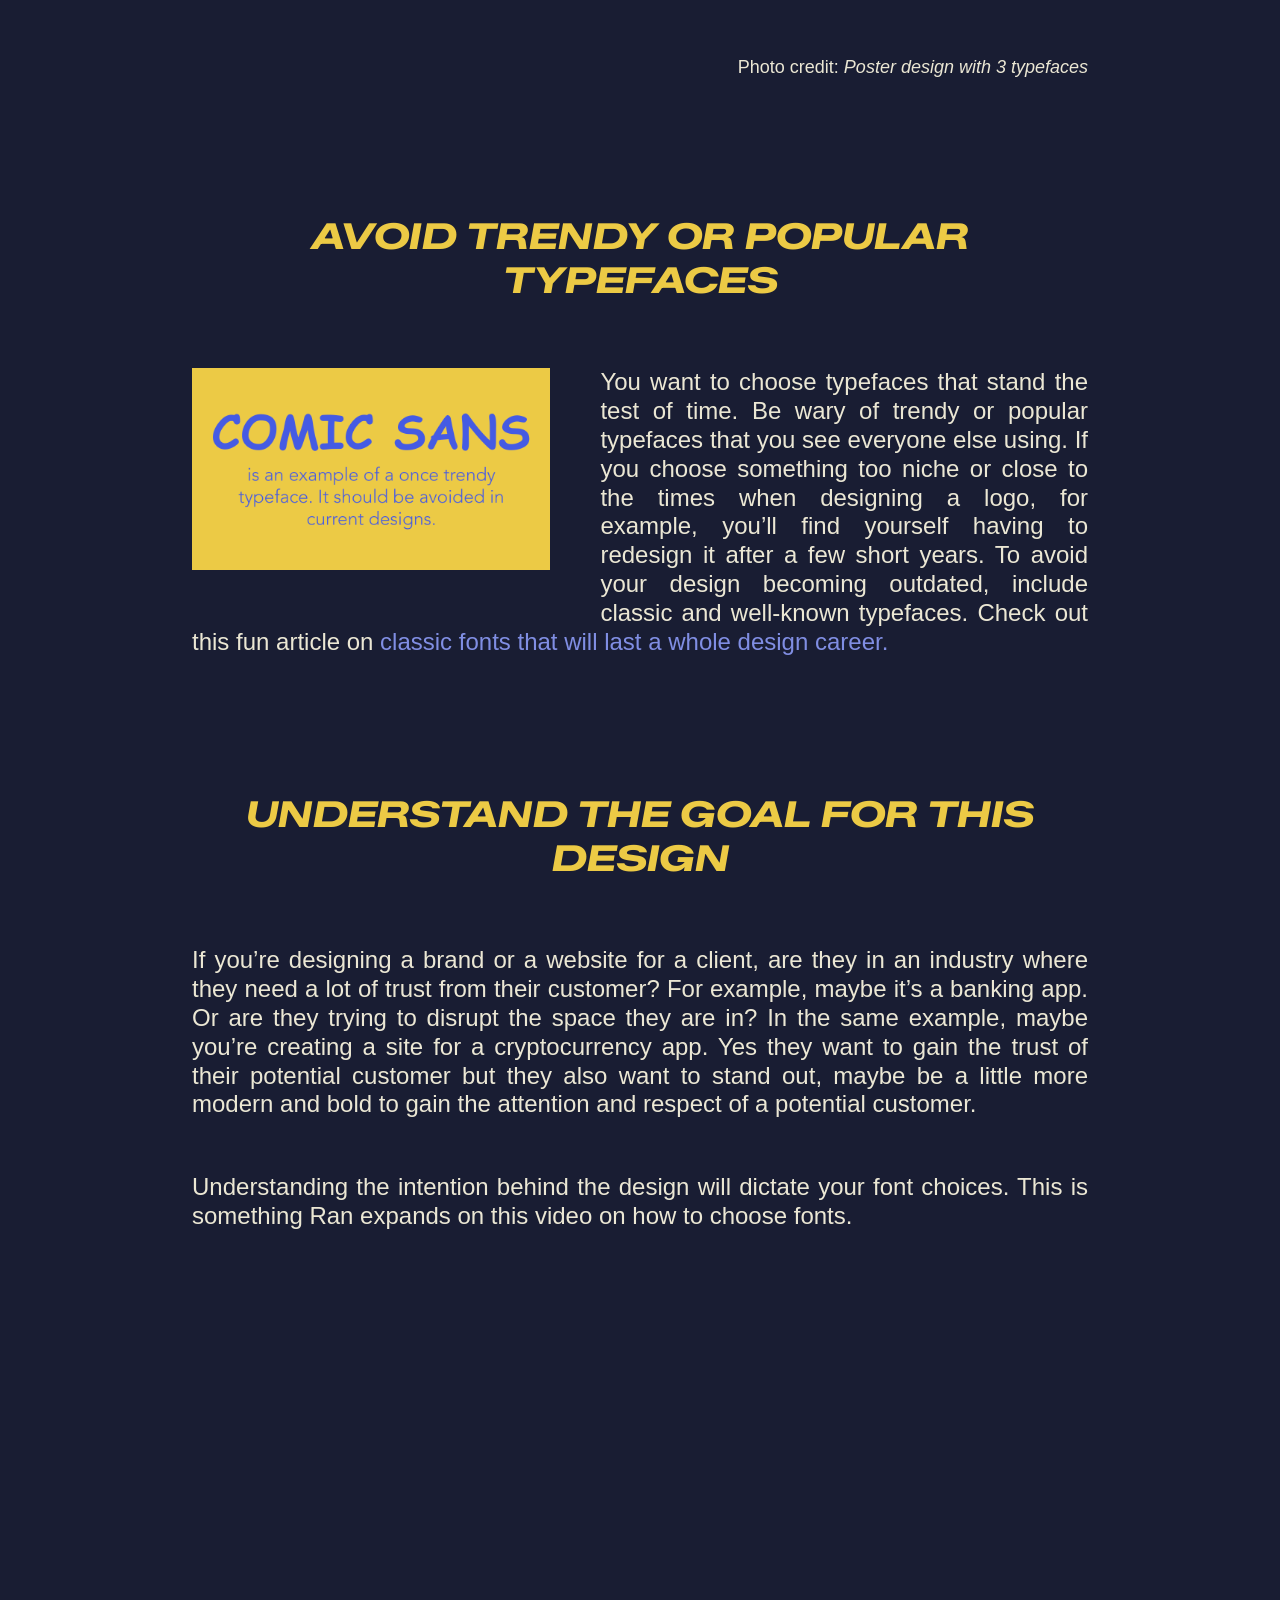
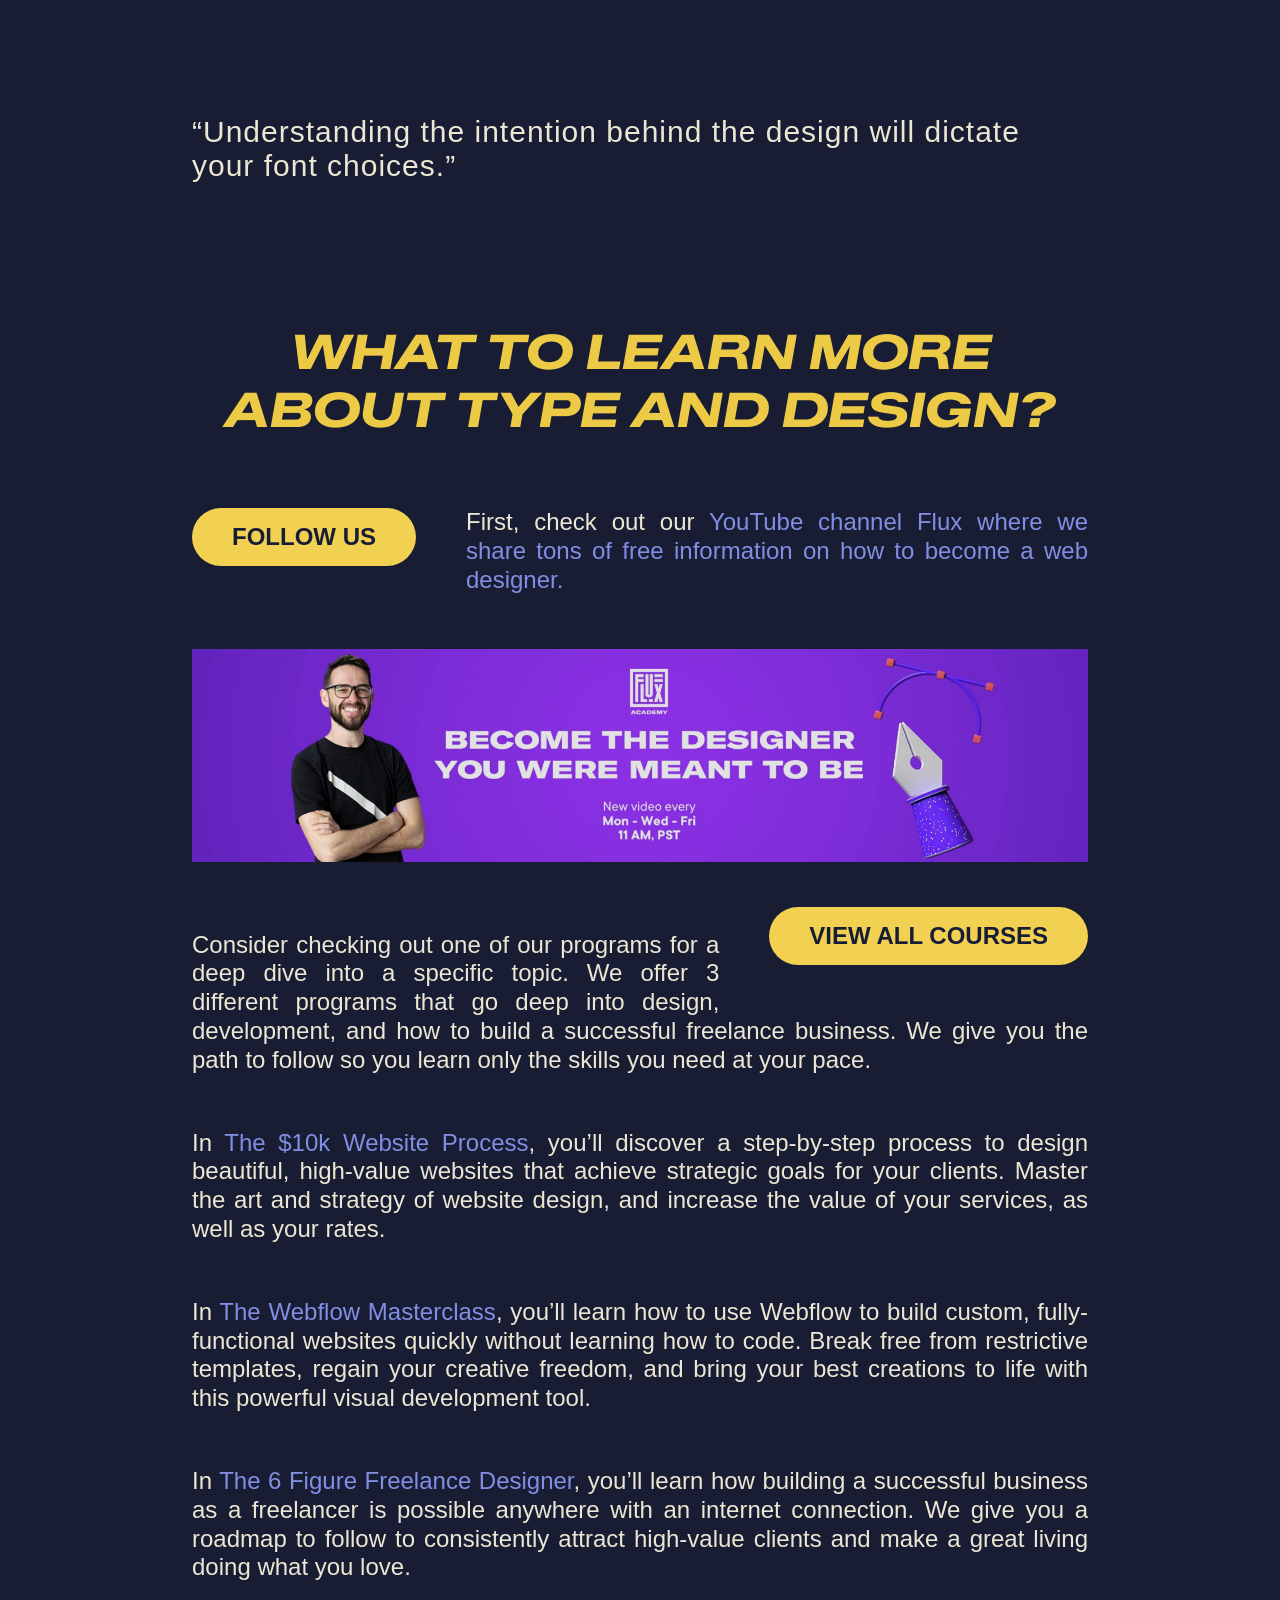
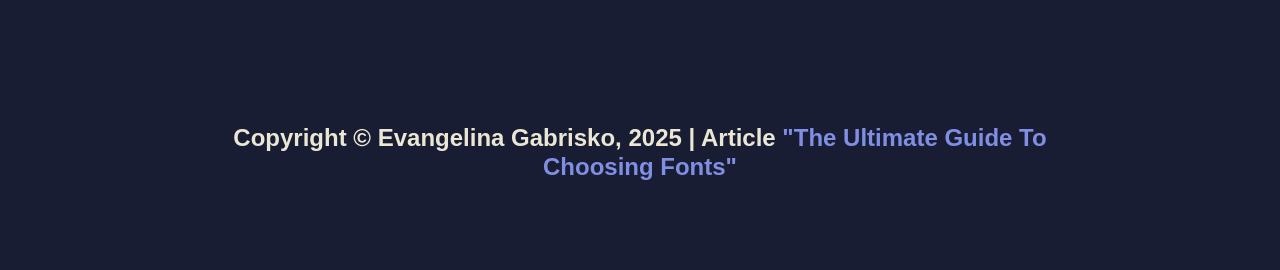
==== commit 202184de: "Add files via upload" ====
--- a/typography.html
+++ b/typography.html
@@ -30,7 +30,6 @@
 	  <h2 style="clear: both">WHAT IS TYPOGRAPHY?</h2>
 		<q>Typography is the art and technique of arranging type.</q>
 		<p>Now that we understand what a typeface and a font are, what is typography? Typography is the art and technique of arranging type. Whether you’re designing a website, an app, or a poster, you’re using type to deliver a message.</p> 
-		<div class="rightimage"><a href="https://www.designer-daily.com/15-cool-examples-of-good-typography-and-lettering-50364" target="_blank" class="button">TYPOGRAPHY<br>EXAMPLES</a></div>
 		<p>Typography serves two main purposes. The first is it must be legible. Can a user read and understand it? The second is how you use typography to create a mood or design aesthetic to attract a specific audience.</p>
 		<p>Learning the fundamental rules of type, so you can break them later, will help you become a better designer. It just takes practice and a little knowledge. If you want to learn more about type and how it relates to design, check out this article <a href="https://www.flux-academy.com/blog/what-is-typography" target="_blank">What is typography?</a></p>
 	
